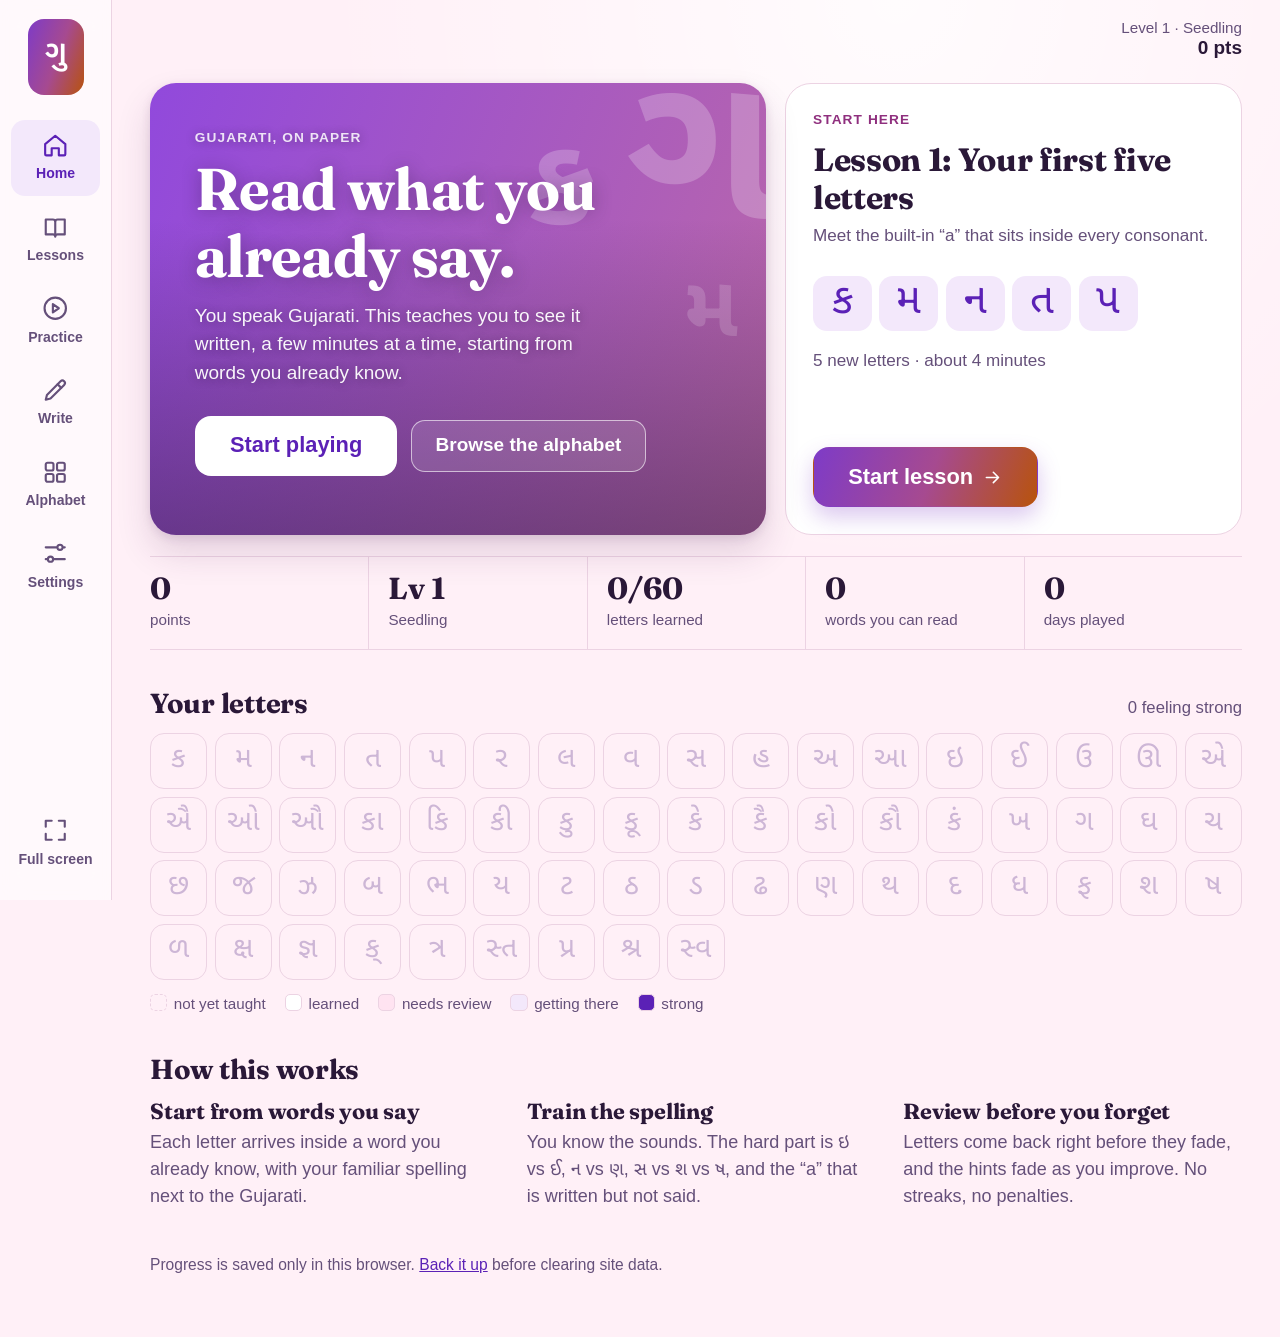
==== index.html @ b0183ec9 "Add a full-screen toggle to the sidebar Shown only where the browser supports it (iPad Safari, deskt" ====
<!doctype html>
<html lang="en">
<head>
  <meta charset="utf-8">
  <meta name="viewport" content="width=device-width, initial-scale=1, viewport-fit=cover">
  <title>ગુજરાતી Play</title>
  <meta name="description" content="A short daily game for Gujarati speakers who want to learn to read and write the script.">
  <meta name="theme-color" content="#fff0f7">
  <meta name="format-detection" content="telephone=no">
  <meta name="mobile-web-app-capable" content="yes">
  <meta name="apple-mobile-web-app-capable" content="yes">
  <meta name="apple-mobile-web-app-title" content="Gujarati Play">
  <meta name="apple-mobile-web-app-status-bar-style" content="default">
  <link rel="manifest" href="manifest.webmanifest">
  <link rel="icon" type="image/png" sizes="192x192" href="icons/icon-192.png">
  <link rel="apple-touch-icon" href="icons/apple-touch-icon.png">
  <link rel="preconnect" href="https://fonts.googleapis.com">
  <link rel="preconnect" href="https://fonts.gstatic.com" crossorigin>
  <link href="https://fonts.googleapis.com/css2?family=Fraunces:opsz,wght@9..144,500;9..144,700&family=Noto+Sans+Gujarati:wght@400;600;700&display=swap" rel="stylesheet">
  <link rel="stylesheet" href="css/styles.css">
</head>
<body>
  <!-- Icon set: one consistent line style instead of emoji -->
  <svg width="0" height="0" style="position:absolute" aria-hidden="true" focusable="false">
    <defs>
      <symbol id="i-home" viewBox="0 0 24 24"><path d="M3.5 11 12 4l8.5 7v8.5a1 1 0 0 1-1 1H15v-6H9v6H4.5a1 1 0 0 1-1-1z"/></symbol>
      <symbol id="i-book" viewBox="0 0 24 24"><path d="M4 5.5h6a2 2 0 0 1 2 2V20a2 2 0 0 0-2-2H4zM20 5.5h-6a2 2 0 0 0-2 2V20a2 2 0 0 1 2-2h6z"/></symbol>
      <symbol id="i-play" viewBox="0 0 24 24"><circle cx="12" cy="12" r="9"/><path d="m10 8.5 5 3.5-5 3.5z"/></symbol>
      <symbol id="i-pen" viewBox="0 0 24 24"><path d="m4 20 1-4L16.5 4.5a2.1 2.1 0 0 1 3 3L8 19z"/><path d="m14 7 3 3"/></symbol>
      <symbol id="i-grid" viewBox="0 0 24 24"><rect x="4" y="4" width="6.5" height="6.5" rx="1.5"/><rect x="13.5" y="4" width="6.5" height="6.5" rx="1.5"/><rect x="4" y="13.5" width="6.5" height="6.5" rx="1.5"/><rect x="13.5" y="13.5" width="6.5" height="6.5" rx="1.5"/></symbol>
      <symbol id="i-sliders" viewBox="0 0 24 24"><path d="M4 7h9M19 7h1M4 17h1M11 17h9"/><circle cx="16" cy="7" r="2.2"/><circle cx="8" cy="17" r="2.2"/></symbol>
      <symbol id="i-check" viewBox="0 0 24 24"><path d="m5 12.5 4.5 4.5L19 7.5"/></symbol>
      <symbol id="i-lock" viewBox="0 0 24 24"><rect x="5" y="10.5" width="14" height="9.5" rx="2"/><path d="M8 10.5V8a4 4 0 0 1 8 0v2.5"/></symbol>
      <symbol id="i-arrow" viewBox="0 0 24 24"><path d="M5 12h14M13 6l6 6-6 6"/></symbol>
      <symbol id="i-expand" viewBox="0 0 24 24"><path d="M4 9V4h5M20 9V4h-5M4 15v5h5M20 15v5h-5"/></symbol>
      <symbol id="i-collapse" viewBox="0 0 24 24"><path d="M9 4v5H4M15 4v5h5M9 20v-5H4M15 20v-5h5"/></symbol>
      <symbol id="i-refresh" viewBox="0 0 24 24"><path d="M19 8a8 8 0 0 0-14 1M5 4v5h5M5 16a8 8 0 0 0 14-1M19 20v-5h-5"/></symbol>
    </defs>
  </svg>

  <a class="skip" href="#app">Skip to content</a>
  <div class="shell">
    <nav aria-label="Main">
      <a class="brand" href="#/" aria-label="ગુજરાતી Play home"><span class="gu" lang="gu">ગુ</span></a>
      <a href="#/" data-route=""><svg class="ic"><use href="#i-home"/></svg><span>Home</span></a>
      <a href="#/lessons" data-route="lessons"><svg class="ic"><use href="#i-book"/></svg><span>Lessons</span></a>
      <a href="#/practice" data-route="practice"><svg class="ic"><use href="#i-play"/></svg><span>Practice</span></a>
      <a href="#/write" data-route="write"><svg class="ic"><use href="#i-pen"/></svg><span>Write</span></a>
      <a href="#/alphabet" data-route="alphabet"><svg class="ic"><use href="#i-grid"/></svg><span>Alphabet</span></a>
      <a href="#/settings" data-route="settings"><svg class="ic"><use href="#i-sliders"/></svg><span>Settings</span></a>
      <button type="button" id="fs-btn" class="nav-btn" hidden aria-pressed="false"><svg class="ic"><use href="#i-expand"/></svg><span>Full screen</span></button>
    </nav>

    <div class="col">
      <header class="top">
        <a class="wordmark" href="#/"><span class="gu" lang="gu">ગુજરાતી</span> Play</a>
        <div class="hud" aria-live="polite"><span id="hud-level"></span><span id="hud-points" class="pts"></span></div>
      </header>
      <main id="app" tabindex="-1">
        <noscript><p class="card">This game needs JavaScript. Please turn it on and reload.</p></noscript>
      </main>
      <footer>Progress is saved only in this browser. <a href="#/settings">Back it up</a> before clearing site data.</footer>
    </div>
  </div>

  <div id="toast" role="status" aria-live="polite"></div>
  <dialog id="dlg" aria-modal="true"></dialog>

  <script src="js/data/items.js"></script>
  <script src="js/data/lessons.js"></script>
  <script src="js/data/words.js"></script>
  <script src="js/core.js"></script>
  <script src="js/ui.js"></script>
  <script src="js/games.js"></script>
  <script src="js/shape.js"></script>
  <script src="js/writing.js"></script>
  <script src="js/app.js"></script>
  <script>
    // Offline support + installable on iPad/iPhone/Android (served over https or localhost only).
    if ('serviceWorker' in navigator && (location.protocol === 'https:' || location.hostname === 'localhost')) {
      window.addEventListener('load', function () { navigator.serviceWorker.register('sw.js').catch(function () {}); });
    }
  </script>
</body>
</html>
---- css/styles.css ----
/* ગુજરાતી Play
   Palette from the Game Instruction Loop slides (soft pink canvas, dark phone frames, purple→orange gradient),
   used with restraint: gradient only on primary actions, the hero and the game labels.
   Layout: phone = bottom tabs; iPad/desktop = left rail, two-pane lessons and quizzes. */
:root {
  --bg: #fff0f7;
  --paper: #ffffff;
  --blank: #fff9fc;
  --phone-edge: #20202d;
  --ink: #2a1838;
  --muted: #65507a;
  --line: #ecd3e3;
  --line-soft: #f5e3ee;
  --purple: #9149dc; --magenta: #bc69a6; --orange: #f28a4b; --yellow: #ffd166;
  --accent: #5b21b6;                       /* text-safe purple */
  --grad: linear-gradient(110deg, #7e3bc7 0%, #a64a90 52%, #b8530c 100%);
  --grad-bright: linear-gradient(110deg, #9149dc 0%, #bc69a6 52%, #f28a4b 100%);
  --glyph: #5b21b6;
  --roman: #8f2f7e;
  --tint: #f3e8fb; --tint-pink: #ffe3f1; --tint-gold: #fff1c9;
  --good: #166534; --good-bg: #dcfce7; --soft: #7c2d12; --soft-bg: #ffedd5;
  --r: 18px; --r-lg: 26px;
  --shadow: 0 18px 34px rgba(85, 39, 92, .16), 0 3px 10px rgba(85, 39, 92, .12);
  --sans: -apple-system, BlinkMacSystemFont, "SF Pro Text", "Segoe UI", Roboto, "Helvetica Neue", Arial, "Noto Sans Gujarati", "Nirmala UI", sans-serif;
  --serif: "Fraunces", "New York", Georgia, "Times New Roman", "Noto Sans Gujarati", serif;
  --gu: "Noto Sans Gujarati", "Gujarati Sangam MN", "Nirmala UI", "Shruti", sans-serif;
  --rail: 112px;
}
* { box-sizing: border-box; -webkit-tap-highlight-color: transparent; }
html { font-size: 17px; -webkit-text-size-adjust: 100%; text-size-adjust: 100%; }
@media (min-width: 768px) { html { font-size: 18px; } }
@media (min-width: 1100px) { html { font-size: 19px; } }
body {
  margin: 0; color: var(--ink); font-family: var(--sans); line-height: 1.5;
  background: radial-gradient(circle at 70% 0%, rgba(255, 255, 255, .8), transparent 45%), var(--bg);
  background-attachment: fixed; overscroll-behavior-y: none;
  padding-bottom: calc(4.6rem + env(safe-area-inset-bottom));
}
.gu, [lang="gu"] { font-family: var(--gu); line-height: 1.6; }
h1, h2, h3 { font-family: var(--serif); font-weight: 700; letter-spacing: -.01em; line-height: 1.15; margin: 0 0 .5rem; }
h1 { font-size: clamp(1.9rem, 4.2vw, 2.6rem); } h2 { font-size: 1.45rem; } h3 { font-size: 1.15rem; }
p { margin: 0 0 .75rem; }
a { color: var(--accent); }
.muted { color: var(--muted); }
.sr { position: absolute; width: 1px; height: 1px; overflow: hidden; clip: rect(0 0 0 0); }
.skip { position: absolute; left: -999px; top: 0; background: #fff; padding: .5rem 1rem; z-index: 100; }
.skip:focus { left: 8px; top: 8px; }
:focus-visible { outline: 3px solid #2563eb; outline-offset: 3px; border-radius: 10px; }
mark { background: #ffe39a; color: inherit; border-radius: 6px; padding: 0 .08em; }
[hidden] { display: none !important; }
button, a, summary, label, select { touch-action: manipulation; }
button { -webkit-user-select: none; user-select: none; }
.ic { width: 1.5rem; height: 1.5rem; fill: none; stroke: currentColor; stroke-width: 1.8; stroke-linecap: round; stroke-linejoin: round; flex: none; }
.ic.sm { width: 1.1rem; height: 1.1rem; }
.label { text-transform: uppercase; letter-spacing: .08em; font-size: .72rem; font-weight: 700; color: var(--roman); margin: 0 0 .35rem; }

/* ---------- Shell ---------- */
.col { min-width: 0; }
.top { display: flex; align-items: center; justify-content: space-between; gap: 1rem; padding: calc(.7rem + env(safe-area-inset-top)) calc(1rem + env(safe-area-inset-right)) .4rem calc(1rem + env(safe-area-inset-left)); max-width: 1180px; margin: 0 auto; }
.wordmark { font-family: var(--serif); font-weight: 700; font-size: 1.3rem; color: var(--ink); text-decoration: none; }
.wordmark .gu { font-weight: 600; color: var(--accent); }
.hud { display: flex; flex-direction: column; align-items: flex-end; line-height: 1.2; font-size: .8rem; color: var(--muted); margin-left: auto; }
.hud .pts { font-weight: 700; font-size: 1rem; color: var(--ink); font-variant-numeric: tabular-nums; }
nav { position: fixed; left: 0; right: 0; bottom: 0; z-index: 20; display: flex; background: rgba(255, 255, 255, .94); -webkit-backdrop-filter: blur(14px); backdrop-filter: blur(14px); border-top: 1px solid var(--line); padding: .25rem calc(.25rem + env(safe-area-inset-right)) calc(.25rem + env(safe-area-inset-bottom)) calc(.25rem + env(safe-area-inset-left)); }
nav .brand { display: none; }
nav a { flex: 1; min-height: 56px; display: flex; flex-direction: column; align-items: center; justify-content: center; gap: 2px; font-size: .68rem; text-decoration: none; color: var(--muted); border-radius: 14px; font-weight: 600; }
nav a[aria-current="page"] { color: var(--accent); background: var(--tint); }
nav .nav-btn { flex: 1; min-height: 56px; display: none; flex-direction: column; align-items: center; justify-content: center; gap: 2px; font: inherit; font-size: .68rem; font-weight: 600; color: var(--muted); background: transparent; border: 0; border-radius: 14px; cursor: pointer; }
nav .nav-btn[aria-pressed="true"] { color: var(--accent); background: var(--tint); }
@media (min-width: 768px) {
  body { padding-bottom: 2rem; }
  .shell { display: grid; grid-template-columns: var(--rail) minmax(0, 1fr); min-height: 100vh; min-height: 100dvh; }
  nav { position: sticky; top: 0; height: 100vh; height: 100dvh; flex-direction: column; justify-content: flex-start; gap: .3rem; border-top: 0; border-right: 1px solid var(--line); background: rgba(255, 255, 255, .6);
    padding: calc(1rem + env(safe-area-inset-top)) .6rem 1rem calc(.6rem + env(safe-area-inset-left)); }
  nav .brand { display: grid; place-items: center; width: 56px; height: 56px; margin: 0 auto 1rem; border-radius: 16px; background: var(--grad); color: #fff; font-size: 1.7rem; text-decoration: none; padding-bottom: .2rem; }
  nav a { flex: 0 0 auto; width: 100%; min-height: 76px; font-size: .74rem; gap: 4px; }
  nav .nav-btn:not([hidden]) { display: flex; flex: 0 0 auto; width: 100%; min-height: 76px; font-size: .74rem; gap: 4px; margin-top: auto; }
  nav .brand .gu { line-height: 1; }
  .wordmark { display: none; }
  .top { padding-top: calc(1rem + env(safe-area-inset-top)); padding-right: calc(2rem + env(safe-area-inset-right)); }
}
@media (hover: hover) { nav a:hover, nav .nav-btn:hover { background: var(--tint); } }
main:focus, main:focus-visible { outline: none; }
main { max-width: 1180px; margin: 0 auto; padding: .5rem calc(1rem + env(safe-area-inset-right)) 1.5rem calc(1rem + env(safe-area-inset-left)); outline: none; }
@media (min-width: 768px) { main { padding-left: 2rem; padding-right: calc(2rem + env(safe-area-inset-right)); } }
footer { max-width: 1180px; margin: 0 auto; padding: 0 1rem 1.2rem; color: var(--muted); font-size: .82rem; }
@media (min-width: 768px) { footer { padding-left: 2rem; } }

/* ---------- Buttons ---------- */
.btn, button.btn { white-space: nowrap; font: inherit; font-weight: 650; display: inline-flex; align-items: center; justify-content: center; gap: .45rem; min-height: 52px; min-width: 52px; padding: .45rem 1.25rem; border-radius: 14px; border: 1px solid var(--line); background: #fff; color: var(--ink); cursor: pointer; text-decoration: none; transition: transform .1s, background .15s; }
.btn:active:not(:disabled) { transform: scale(.97); }
.btn.primary { background: var(--grad); color: #fff; border-color: transparent; box-shadow: 0 10px 22px rgba(126, 59, 199, .28); }
.btn.danger { background: #b91c1c; color: #fff; border-color: transparent; }
.btn.ghost { background: transparent; }
.btn.small { min-height: 48px; padding: .3rem 1rem; font-size: .92rem; }
.btn.huge { font-size: 1.15rem; min-height: 60px; padding: .5rem 1.8rem; border-radius: 16px; }
.btn:disabled { opacity: .45; cursor: not-allowed; }
@media (hover: hover) { .btn:hover:not(:disabled) { background: var(--tint); } .btn.primary:hover:not(:disabled) { background: var(--grad); filter: brightness(1.06); } .btn.danger:hover:not(:disabled) { background: #991b1b; } }
.row { display: flex; flex-wrap: wrap; gap: .7rem; align-items: center; margin: .75rem 0; }
.row.center { justify-content: center; }
.row.between { justify-content: space-between; }

/* ---------- Surfaces ---------- */
.card, .qcard { background: var(--paper); border: 1px solid var(--line); border-radius: var(--r); padding: 1.25rem; margin-bottom: 1rem; }
.callout { border-left: 4px solid var(--purple); background: var(--tint); border-radius: 0 var(--r) var(--r) 0; padding: .9rem 1.1rem; margin: 1rem 0; }
.callout.gold { border-color: var(--orange); background: var(--tint-gold); } .callout.pink { border-color: var(--magenta); background: var(--tint-pink); }
.callout h3 { margin-bottom: .2rem; } .callout p:last-child { margin-bottom: 0; }
.lead { font-size: 1.15rem; color: var(--muted); max-width: 46ch; }
.section-head { display: flex; align-items: baseline; justify-content: space-between; gap: 1rem; margin: 2rem 0 .7rem; }
.section-head h2 { margin: 0; } .section-head span { color: var(--muted); font-size: .88rem; }
.note { background: var(--tint-gold); border-radius: 12px; padding: .6rem .9rem; font-size: .9rem; }

/* ---------- Home ---------- */
.home-top { display: grid; gap: 1rem; margin-top: .3rem; }
@media (min-width: 900px) { .home-top { grid-template-columns: 1.35fr 1fr; align-items: stretch; } }
.hero-panel { position: relative; overflow: hidden; border-radius: var(--r-lg); padding: clamp(1.4rem, 3.5vw, 2.4rem); color: #fff; background: var(--grad-bright); background-size: 200% 200%; animation: shimmer 9s ease infinite; box-shadow: var(--shadow); min-height: 300px; display: flex; flex-direction: column; justify-content: flex-end; }
.hero-panel::before { content: ""; position: absolute; inset: 0; background: linear-gradient(180deg, rgba(42, 24, 56, 0) 30%, rgba(42, 24, 56, .45) 100%); }
.hero-panel > * { position: relative; }
.hero-glyphs { position: absolute !important; inset: 0; pointer-events: none; overflow: hidden; }
.hero-glyphs span { position: absolute; font-family: var(--gu); color: rgba(255, 255, 255, .22); font-weight: 700; line-height: 1; }
.hero-glyphs .g1 { font-size: 11rem; right: -.5rem; top: -1rem; } .hero-glyphs .g2 { font-size: 6.5rem; right: 9rem; top: 2.6rem; } .hero-glyphs .g3 { font-size: 4.5rem; right: 1.5rem; top: 10rem; color: rgba(255, 255, 255, .16); }
.hero-panel .label { color: rgba(255, 255, 255, .85); }
.hero-panel h1 { font-size: clamp(2rem, 4.6vw, 3.2rem); color: #fff; margin-bottom: .6rem; max-width: 14ch; text-shadow: 0 2px 18px rgba(42, 24, 56, .35); }
.hero-panel p { color: rgba(255, 255, 255, .95); max-width: 40ch; text-shadow: 0 1px 10px rgba(42, 24, 56, .4); }
.hero-panel .btn.ghost { color: #fff; border-color: rgba(255, 255, 255, .6); background: rgba(255, 255, 255, .12); }
.hero-panel .btn.primary { background: #fff; color: var(--accent); box-shadow: none; }
.next-panel { display: flex; flex-direction: column; gap: .2rem; background: var(--paper); border: 1px solid var(--line); border-radius: var(--r-lg); padding: 1.4rem; }
.next-panel h2 { font-size: 1.7rem; margin-bottom: .2rem; }
.np-letters { display: flex; gap: .4rem; flex-wrap: wrap; margin: .5rem 0 .7rem; }
.np-letters .gu { font-size: 2.2rem; line-height: 1.3; color: var(--glyph); background: var(--tint); border-radius: 14px; min-width: 3.1rem; text-align: center; padding: 0 .4rem; }
.np-meta { color: var(--muted); font-size: .9rem; }
.np-foot { margin-top: auto; padding-top: .8rem; }
.np-due { display: flex; align-items: center; gap: .5rem; border-top: 1px solid var(--line-soft); margin-top: 1rem; padding-top: .8rem; font-size: .92rem; }
.statline { display: flex; flex-wrap: wrap; margin: 1.1rem 0 0; padding: 0; list-style: none; border-top: 1px solid var(--line); border-bottom: 1px solid var(--line); }
.statline li { flex: 1 1 130px; padding: .8rem 1rem .8rem 0; } .statline li + li { padding-left: 1rem; border-left: 1px solid var(--line); }
.statline b { display: block; font-family: var(--serif); font-size: 1.6rem; line-height: 1.1; font-variant-numeric: tabular-nums; }
.statline span { font-size: .8rem; color: var(--muted); }
@media (max-width: 560px) { .statline li:nth-child(odd) { border-left: 0; padding-left: 0; } }
.lettermap { display: grid; grid-template-columns: repeat(auto-fill, minmax(54px, 1fr)); gap: .4rem; }
.lm { font: inherit; font-family: var(--gu); font-size: 1.5rem; line-height: 1; min-height: 56px; border-radius: 14px; border: 1px solid var(--line); background: transparent; color: #cdb6d6; cursor: pointer; display: grid; place-items: center; padding: 0 0 .15rem; }
.lm.taught { color: var(--glyph); background: #fff; }
.lm.weak { background: var(--tint-pink); border-color: #f2b5d4; color: #9d174d; }
.lm.ok { background: var(--tint); border-color: #d9bff4; }
.lm.strong { background: var(--accent); border-color: var(--accent); color: #fff; }
.legend-row { display: flex; flex-wrap: wrap; gap: 1rem; margin-top: .7rem; font-size: .8rem; color: var(--muted); }
.legend-row i { display: inline-block; width: .9rem; height: .9rem; border-radius: 5px; border: 1px solid var(--line); vertical-align: -2px; margin-right: .35rem; }
.principles { display: grid; gap: 1rem 2rem; grid-template-columns: 1fr; }
@media (min-width: 760px) { .principles { grid-template-columns: repeat(3, 1fr); } }
.principles h3 { margin-bottom: .25rem; } .principles p { color: var(--muted); font-size: .95rem; }

/* ---------- Lessons ---------- */
.lesson-list { display: grid; gap: .7rem; }
@media (min-width: 900px) { .lesson-list { grid-template-columns: 1fr 1fr; } }
.lesson-row { display: grid; grid-template-columns: 3rem 1fr auto; gap: .9rem; align-items: center; background: var(--paper); border: 1px solid var(--line); border-radius: var(--r); padding: 1rem 1.1rem; }
.lesson-row.locked { background: transparent; border-style: dashed; } .lesson-row.locked > * { opacity: .6; }
.lesson-row.next { border-color: var(--purple); box-shadow: 0 0 0 3px rgba(145, 73, 220, .18); }
.lr-num { font-family: var(--serif); font-weight: 700; font-size: 1.8rem; color: var(--accent); text-align: center; line-height: 1; }
.lesson-row.done .lr-num { color: var(--good); }
.lr-body h3 { margin: 0 0 .15rem; font-family: var(--sans); font-weight: 650; font-size: 1.05rem; letter-spacing: 0; }
.lr-body p { margin: 0; color: var(--muted); font-size: .88rem; }
.lr-letters { display: flex; gap: .1rem .6rem; flex-wrap: wrap; font-family: var(--gu); font-size: 1.5rem; line-height: 1.5; color: var(--glyph); margin-bottom: .1rem; }
@media (max-width: 520px) { .lesson-row { grid-template-columns: 2.2rem 1fr; } .lesson-row .lr-act { grid-column: 2; } }

/* ---------- Letters & words ---------- */
.bigglyph { font-family: var(--gu); font-size: clamp(5rem, 20vw, 8rem); line-height: 1.4; text-align: center; color: var(--glyph); }
.bigglyph.xl { font-size: clamp(6.5rem, 26vw, 11rem); }
.bigglyph.small { font-size: 4.5rem; }
.bigword { font-family: var(--gu); font-size: clamp(3.4rem, 13vw, 6rem); text-align: center; color: var(--glyph); line-height: 1.55; }
.sound { text-align: center; font-size: 1.7rem; color: var(--roman); font-family: var(--serif); font-weight: 700; }
.roman { color: var(--roman); font-weight: 700; }
.tip { color: var(--muted); }
.exword { font-size: 2rem; margin: 0 0 .5rem; } .exword .gu { font-size: 2.2rem; color: var(--glyph); }
.en { color: var(--muted); }
button.peek { font: inherit; font-size: .82rem; min-height: 44px; border: 1px dashed var(--magenta); background: #fff; border-radius: 99px; color: var(--roman); cursor: pointer; padding: 0 .9rem; }
.cue { font-size: 1.1rem; color: var(--muted); } .cue.big { font-size: 1.25rem; }
.big-msg { font-size: 1.2rem; }

.breakdown { display: flex; flex-wrap: wrap; gap: .45rem; margin: .5rem 0; }
.bchip { display: inline-flex; flex-direction: column; align-items: center; background: #fff; border: 1px solid var(--line); border-radius: 14px; padding: .05rem .7rem .3rem; min-width: 54px; }
.bchip .bg { font-size: 2rem; line-height: 1.4; color: var(--glyph); }
.bchip .bs { font-size: .92rem; font-weight: 700; color: var(--roman); }
.silent { color: #8a7a93; font-weight: 500; margin-left: 1px; }
.legend { font-size: .82rem; color: var(--muted); margin: .2rem 0 0; }
.cmp-row { display: flex; gap: .9rem; align-items: center; margin: .5rem 0; }
.cmp-pair { display: inline-flex; gap: .4rem; align-items: center; flex: none; } .cmp-pair .cg { font-size: 2.4rem; color: var(--glyph); } .vs { font-size: .72rem; color: var(--muted); font-weight: 700; text-transform: uppercase; }
.cmp-note { font-size: .92rem; }

/* learn screen: stage on the left, details on the right (iPad landscape / desktop) */
.learn-grid { display: grid; gap: 1.2rem; }
@media (min-width: 900px) { .learn-grid { grid-template-columns: minmax(0, .85fr) minmax(0, 1.15fr); gap: 2rem; align-items: start; } }
.stage { background: linear-gradient(180deg, #fff9fc, #f3e8fb); border: 1px solid var(--line); border-radius: var(--r-lg); padding: 1.2rem 1rem 1.4rem; text-align: center; }
.stage .sound { margin-top: -.4rem; }
.stage .tip { margin: .4rem auto 0; max-width: 28ch; }
.dsec { padding: 1rem 0; border-top: 1px solid var(--line-soft); } .dsec:first-child { border-top: 0; padding-top: 0; }
.gujlish { display: flex; align-items: baseline; flex-wrap: wrap; gap: .3rem .8rem; margin: 0 0 .4rem; }
.gujlish .roman { font-size: 1.25rem; } .gujlish .arrow { color: var(--muted); } .gujlish .gu { font-size: 2.4rem; color: var(--glyph); }
.say { color: var(--muted); font-size: .92rem; margin: .4rem 0; }

/* ---------- Sessions ---------- */
.session { max-width: 980px; margin: 0 auto; }
.session-top { display: flex; align-items: center; gap: .75rem; margin-bottom: .9rem; }
.count { font-weight: 700; min-width: 3.4rem; text-align: right; font-variant-numeric: tabular-nums; }
.progress { background: #f1dff0; border-radius: 99px; height: 10px; overflow: hidden; flex: 1; }
.progress.big { height: 16px; margin-bottom: .6rem; }
.progress > div { background: var(--grad-bright); height: 100%; border-radius: 99px; transition: width .3s; }
.qcard { padding: 1.4rem; }
.instruction { font-family: var(--serif); font-weight: 700; font-size: 1.3rem; color: var(--ink); margin-bottom: .6rem; }
.qcard.split .q-left { text-align: center; } .qcard.split .instruction { text-align: center; }
@media (min-width: 900px) {
  .qcard.split { display: grid; grid-template-columns: 1fr 1.05fr; gap: 2.2rem; align-items: center; min-height: 440px; padding: 2rem; }
  .qcard.split .options { margin-top: 0; }
}
.options { display: grid; grid-template-columns: 1fr 1fr; gap: .75rem; margin: 1rem 0; }
.options.col { grid-template-columns: 1fr; }
.options.row { display: flex; flex-wrap: wrap; justify-content: center; }
.opt { position: relative; font: inherit; min-height: 76px; font-size: 1.4rem; font-weight: 650; border: 1.5px solid var(--line); background: #fff; border-radius: var(--r); cursor: pointer; color: var(--ink); padding: .4rem 1rem; transition: transform .1s, background .15s, border-color .15s; }
@media (min-width: 768px) { .opt { min-height: 96px; } }
.opt:active:not(:disabled) { transform: scale(.98); }
@media (hover: hover) { .opt:hover:not(:disabled) { border-color: var(--purple); background: var(--tint); } }
.options.row .opt { min-width: 92px; padding: .2rem .8rem; }
.opt .num { position: absolute; left: .7rem; top: .4rem; font-size: .7rem; color: var(--muted); font-weight: 600; }
@media (pointer: coarse) { .opt .num { display: none; } }
.opt .glyph-opt { font-size: 3rem; line-height: 1.5; color: var(--glyph); } .opt .en-opt { font-size: 1.1rem; }
.opt .word-opt { font-size: 2.4rem; line-height: 1.5; color: var(--glyph); }
.opt .roman-opt { font-family: var(--serif); font-size: 1.5rem; }
.opt.word { font-size: 1.1rem; }
.opt.good { background: var(--good-bg); border-color: #16a34a; color: var(--good); }
.opt.miss { background: var(--soft-bg); border-color: #fdba74; color: var(--soft); opacity: .85; }
.opt:disabled:not(.good):not(.miss) { opacity: .55; }
.spell-prompt { text-align: center; } .roman-big { font-family: var(--serif); font-size: clamp(2.2rem, 9vw, 3.4rem); font-weight: 700; color: var(--roman); }
.feedback { min-height: 1.4rem; border-radius: 12px; padding: .15rem .1rem; }
.feedback.good { background: var(--good-bg); color: #14532d; padding: .75rem 1rem; }
.feedback.good .explain { margin: .4rem 0; }
.feedback.soft { background: var(--soft-bg); color: var(--soft); font-weight: 600; padding: .6rem .9rem; }
.next-wrap { margin-top: .75rem; }
.type-form { display: flex; gap: .6rem; margin: 1rem 0; flex-wrap: wrap; justify-content: center; }
.typed { font: inherit; font-size: 1.6rem; width: min(260px, 100%); text-align: center; border: 1.5px solid var(--purple); border-radius: 14px; padding: .4rem 1rem; min-height: 60px; background: #fff; }
.built { min-height: 5.5rem; font-family: var(--gu); font-size: 3.4rem; text-align: center; background: var(--blank); border: 2px dashed var(--magenta); border-radius: var(--r); margin: .8rem 0; color: var(--glyph); line-height: 1.7; }
.built.empty { color: #cdb6d6; letter-spacing: .1em; }
.tray { display: flex; flex-wrap: wrap; gap: .6rem; justify-content: center; margin-bottom: .6rem; }
.tile { font-size: 2.4rem; min-width: 68px; min-height: 68px; border-radius: 16px; border: 1.5px solid var(--line); background: #fff; cursor: pointer; color: var(--ink); line-height: 1.4; }
.tile:disabled { opacity: .3; cursor: default; }
.review-chips .chips { margin-top: .3rem; }
.chips { display: flex; flex-wrap: wrap; gap: .5rem; }
.chip { display: inline-flex; align-items: center; gap: .35rem; background: #fff; border: 1px solid var(--line); border-radius: 12px; padding: .1rem .75rem; font-size: 1.05rem; }
.celebrate { position: relative; overflow: hidden; text-align: center; margin: 0 0 1rem; padding: 1.4rem 1rem; border-radius: var(--r-lg); background: var(--grad-bright); background-size: 200% 200%; animation: shimmer 6s ease infinite, pop .6s cubic-bezier(.34, 1.56, .64, 1) both; color: #fff; box-shadow: var(--shadow); }
.celebrate .t { font-family: var(--serif); font-size: clamp(1.8rem, 5vw, 2.6rem); font-weight: 700; position: relative; text-shadow: 0 2px 14px rgba(42, 24, 56, .4); }
.confetti-box { position: absolute; inset: 0; overflow: hidden; pointer-events: none; }
.confetti { position: absolute; top: -8%; width: 9px; height: 16px; border-radius: 2px; opacity: 0; animation: fall linear infinite; }
.flashcard { background: var(--paper); border: 2px solid var(--purple); border-radius: var(--r-lg); min-height: 360px; display: flex; flex-direction: column; justify-content: center; align-items: center; padding: 1.2rem; cursor: pointer; text-align: center; margin-bottom: 1rem; }
@media (min-width: 768px) { .flashcard { min-height: 460px; } }
.flashcard .face { width: 100%; }
.result h2 { margin-bottom: .3rem; }

/* ---------- Practice: phone frames from the loop slides ---------- */
.group-head { margin: 2rem 0 .2rem; } .group-head:first-of-type { margin-top: 1rem; }
.group-head p { color: var(--muted); margin: 0; font-size: .92rem; }
.phone-grid { display: grid; grid-template-columns: repeat(auto-fill, minmax(150px, 1fr)); gap: 1.6rem 1rem; margin-top: 1rem; }
@media (min-width: 768px) { .phone-grid { grid-template-columns: repeat(auto-fill, minmax(176px, 1fr)); } }
.phone-stack { display: flex; flex-direction: column; align-items: center; gap: .6rem; text-align: center; }
.phone-link { text-decoration: none; display: block; width: 100%; max-width: 132px; transition: transform .15s; }
@media (min-width: 768px) { .phone-link, .iphone { max-width: 148px; } }
@media (hover: hover) { .phone-link:hover { transform: translateY(-4px); } }
.phone-link:active { transform: scale(.97); }
.iphone { position: relative; width: 100%; max-width: 132px; aspect-ratio: 9 / 19.45; overflow: hidden; border-radius: 9% / 4.2%; background: var(--phone-edge); box-shadow: 0 18px 34px rgba(85, 39, 92, .16), 0 3px 10px rgba(85, 39, 92, .14), 0 0 0 4px var(--phone-edge); margin: 4px; }
.screen { position: relative; width: 100%; height: 100%; overflow: hidden; background: var(--blank); }
.screen::before { content: ""; position: absolute; z-index: 2; top: 2.6%; left: 50%; width: 31%; height: 3.8%; border-radius: 999px; background: #050509; transform: translateX(-50%); }
.mock { position: absolute; inset: 0; padding: 12% 9% 8%; display: flex; flex-direction: column; gap: 6%; background: linear-gradient(180deg, #fff9fc, #f3e8fb); }
.mock .m-bar { height: 4px; border-radius: 4px; background: #e6d2f1; position: relative; margin-top: 3%; } .mock .m-bar::after { content: ""; position: absolute; inset: 0 55% 0 0; border-radius: 4px; background: var(--grad-bright); }
.mock .m-glyph { flex: 1; display: grid; place-items: center; font-family: var(--gu); font-size: 2.3rem; line-height: 1.2; color: var(--glyph); text-align: center; }
.mock .m-opts { display: grid; gap: 5px; } .mock .m-opts.g2 { grid-template-columns: 1fr 1fr; }
.mock .m-opts i { display: block; height: 15px; border-radius: 6px; background: #fff; border: 1px solid #ead7f2; } .mock .m-opts i.on { background: #dcfce7; border-color: #86efac; }
.mock .m-pad { flex: 0 0 38%; border: 1.5px dashed #c9a8e3; border-radius: 10px; margin-bottom: 4%; }
.iphone.locked { filter: grayscale(.7); opacity: .6; }
.label-pill { display: flex; align-items: center; justify-content: center; width: min(100%, 220px); min-height: 44px; padding: .4em .8em; border-radius: 999px; background: var(--grad); color: #fff; font-weight: 700; font-size: .86rem; line-height: 1.15; text-align: center; text-decoration: none; box-shadow: 0 10px 22px rgba(157, 74, 194, .22); }
.phone-stack.locked .label-pill { background: #9b88a8; box-shadow: none; }
.phone-text { font-size: .82rem; color: var(--muted); margin: 0; max-width: 22ch; }

/* ---------- Alphabet ---------- */
.alpha-grid { display: grid; grid-template-columns: repeat(auto-fill, minmax(96px, 1fr)); gap: .6rem; margin-bottom: 1.2rem; }
.alpha-tile { position: relative; font: inherit; background: #fff; border: 1px solid var(--line); border-radius: var(--r); min-height: 108px; cursor: pointer; display: flex; flex-direction: column; align-items: center; justify-content: center; color: var(--ink); padding: .2rem; }
.alpha-tile .g { font-size: 2.6rem; line-height: 1.4; color: var(--glyph); } .alpha-tile .r { font-size: .92rem; }
.alpha-tile.unlearned { background: transparent; border-style: dashed; } .alpha-tile.unlearned .g { opacity: .5; }
.alpha-tile .tick { position: absolute; top: 6px; right: 8px; width: 1rem; height: 1rem; color: var(--good); }
.alpha-group { margin-top: 1.4rem; } .alpha-group h2 { margin-bottom: .1rem; }
.guide summary { cursor: pointer; font-weight: 700; font-size: 1.05rem; min-height: 44px; display: flex; align-items: center; }
.guide li { margin: .5rem 0; }

/* ---------- Writing (iPad + Apple Pencil friendly) ---------- */
.write-grid { display: grid; gap: 1.2rem; margin-top: .6rem; }
@media (max-width: 899px) { .ref-card { display: grid; grid-template-columns: auto 1fr; align-items: center; text-align: left; gap: 0 1.2rem; padding: .8rem 1.2rem; } .ref-card .bigglyph.xl { grid-row: 1 / span 4; font-size: 6rem; } .ref-card { align-content: center; grid-auto-rows: min-content; } .ref-card p { margin-bottom: .3rem; } .ref-card .sound { text-align: left; margin: 0; } .ref-card .exword { font-size: 1.6rem; } }
@media (min-width: 900px) { .write-grid { grid-template-columns: minmax(0, .8fr) minmax(0, 1.2fr); align-items: start; gap: 1.6rem; } .write-view h1 { font-size: 1.7rem; } }
@media (min-width: 900px) and (max-height: 900px) { .write-view .lead { display: none; } .ref-card .bigglyph.xl { font-size: 7rem; } }
.side .row { margin-top: 0; }
.ref-card { background: linear-gradient(180deg, #fff9fc, #f3e8fb); border: 1px solid var(--line); border-radius: var(--r-lg); padding: 1rem; text-align: center; }
.pad-wrap { position: relative; width: 100%; max-width: min(640px, 100%); aspect-ratio: 1 / 1; background-color: var(--blank); border: 3px solid var(--phone-edge); border-radius: var(--r-lg); overflow: hidden; margin: 0 auto;
  background-image: linear-gradient(#efd9ea 1px, transparent 1px), linear-gradient(90deg, #efd9ea 1px, transparent 1px); background-size: 25% 25%; box-shadow: var(--shadow); }
@media (min-width: 900px) { .pad-wrap { max-width: min(640px, calc(100vh - 9rem)); max-width: min(640px, calc(100dvh - 9rem)); } }
.pad-wrap .guide { position: absolute; inset: 0; width: 100%; height: 100%; pointer-events: none; }
.seg-group { display: inline-flex; align-items: center; border: 1px solid var(--line); border-radius: 14px; overflow: hidden; background: #fff; }
.seg-label { padding: 0 .8rem; font-size: .8rem; color: var(--muted); }
.seg { font: inherit; font-weight: 600; min-height: 48px; padding: 0 .9rem; border: 0; border-left: 1px solid var(--line-soft); background: transparent; color: var(--ink); cursor: pointer; }
.seg[aria-pressed="true"] { background: var(--tint); color: var(--accent); }
.pad-wrap .ghost { position: absolute; inset: 0; display: grid; place-items: center; color: rgba(145, 73, 220, .15); pointer-events: none; user-select: none; line-height: 1.2; }
.pad { position: absolute; inset: 0; width: 100%; height: 100%; touch-action: none; cursor: crosshair; -webkit-touch-callout: none; -webkit-user-select: none; user-select: none; }
#letter-select { font: inherit; font-size: 1.15rem; min-height: 52px; border-radius: 14px; border: 1px solid var(--purple); padding: 0 .9rem; background: #fff; color: var(--ink); }
.pad-col { text-align: center; } .pad-col .row { justify-content: center; margin-top: 0; }
.pen-hint { font-size: .85rem; color: var(--muted); }
.shape-result { text-align: left; background: var(--paper); border: 1px solid var(--line); border-radius: var(--r); padding: 1rem 1.2rem; margin: .8rem auto 0; max-width: min(640px, 100%); }
.shape-body { display: flex; gap: 1.2rem; align-items: center; flex-wrap: wrap; } .shape-text { flex: 1 1 220px; }
.shape-img { width: 168px; height: 168px; border-radius: 14px; border: 1px solid var(--line); flex: none; }
.band { margin: 0 0 .3rem; font-size: 1.5rem; } .band.great, .band.close { color: var(--good); } .band.getting { color: #9a4a00; } .band.far { color: #9d174d; }
.grade { display: flex; align-items: baseline; font-family: var(--serif); line-height: 1; margin: 0 0 .2rem; } .grade-num { font-size: 3.4rem; font-weight: 700; font-variant-numeric: tabular-nums; } .grade-of { font-size: 1.2rem; color: var(--muted); margin-left: .3rem; }
.grade.great .grade-num, .grade.close .grade-num { color: var(--good); } .grade.getting .grade-num { color: #9a4a00; } .grade.far .grade-num { color: #9d174d; }
.key { display: flex; flex-wrap: wrap; gap: .3rem 1rem; font-size: .78rem; color: var(--muted); margin: .5rem 0 0; }
.key i { display: inline-block; width: .8rem; height: .8rem; border-radius: 3px; margin-right: .35rem; vertical-align: -1px; }
.k-letter { background: rgba(145, 73, 220, .3); } .k-miss { background: #f28a4b; } .k-ink { background: #2a1838; } .k-stray { background: #dc2626; }
.shape-result .fine { font-size: .8rem; color: var(--muted); margin: .8rem 0 0; }

/* ---------- Settings & dialogs ---------- */
.settings-grid { display: grid; gap: 1rem; } @media (min-width: 900px) { .settings-grid { grid-template-columns: 1fr 1fr; align-items: start; } }
.choice { display: flex; gap: .8rem; align-items: flex-start; padding: .55rem 0; min-height: 52px; cursor: pointer; }
.choice input { width: 26px; height: 26px; flex: none; margin-top: .1rem; accent-color: #5b21b6; }
fieldset { border: 0; padding: 0; margin: 0; }
textarea.backup { width: 100%; min-height: 6.5rem; font: .8rem/1.4 ui-monospace, Menlo, Consolas, monospace; border: 1px solid var(--line); border-radius: 12px; padding: .6rem; background: var(--blank); color: var(--ink); }
dialog { border: 0; border-radius: var(--r-lg); padding: 0; max-width: min(92vw, 480px); width: 100%; color: var(--ink); background: #fff; box-shadow: 0 30px 80px rgba(85, 39, 92, .35); }
dialog::backdrop { background: rgba(42, 24, 56, .5); }
.dlg-body { padding: 1.4rem; text-align: center; }
#toast { position: fixed; left: 50%; top: calc(.8rem + env(safe-area-inset-top)); transform: translate(-50%, -20px); background: var(--ink); color: #fff; padding: .5rem 1.2rem; border-radius: 999px; opacity: 0; pointer-events: none; transition: .25s; z-index: 50; font-weight: 650; max-width: 90vw; text-align: center; }
#toast.show { opacity: 1; transform: translate(-50%, 0); }

@keyframes shimmer { 0%, 100% { background-position: 0% 50%; } 50% { background-position: 100% 50%; } }
@keyframes pop { from { transform: scale(.85); opacity: 0; } to { transform: scale(1); opacity: 1; } }
@keyframes fall { 0% { transform: translate(0, -10%) rotate(0); opacity: 0; } 10% { opacity: .9; } 100% { transform: translate(-8px, 300px) rotate(360deg); opacity: 0; } }
@media (prefers-reduced-motion: reduce) { * { transition: none !important; animation: none !important; } .confetti { display: none; } }
.refword-stack { margin: .2rem 0 .6rem; padding-top: .7rem; border-top: 1px solid var(--line); }
.refword-gu { font-family: var(--gu); font-size: 2.7rem; line-height: 1.35; color: var(--glyph); } .refword-gu .gu { font-size: inherit; }
.refword { font-size: 1.15rem; margin: 0; color: var(--muted); } .refword .roman { font-family: var(--serif); font-size: 1.35rem; margin-right: .15rem; }
@media (max-width: 899px) { .write-grid .ref-card { text-align: left; align-content: center; row-gap: .15rem; } .ref-card .note { text-align: left; margin: .4rem 0 0; } .refword-stack { border-top: 0; padding-top: 0; } .refword-gu { font-size: 2.1rem; } .ref-card .refword { font-size: 1.05rem; } .ref-card .refword .roman { font-size: 1.2rem; } }
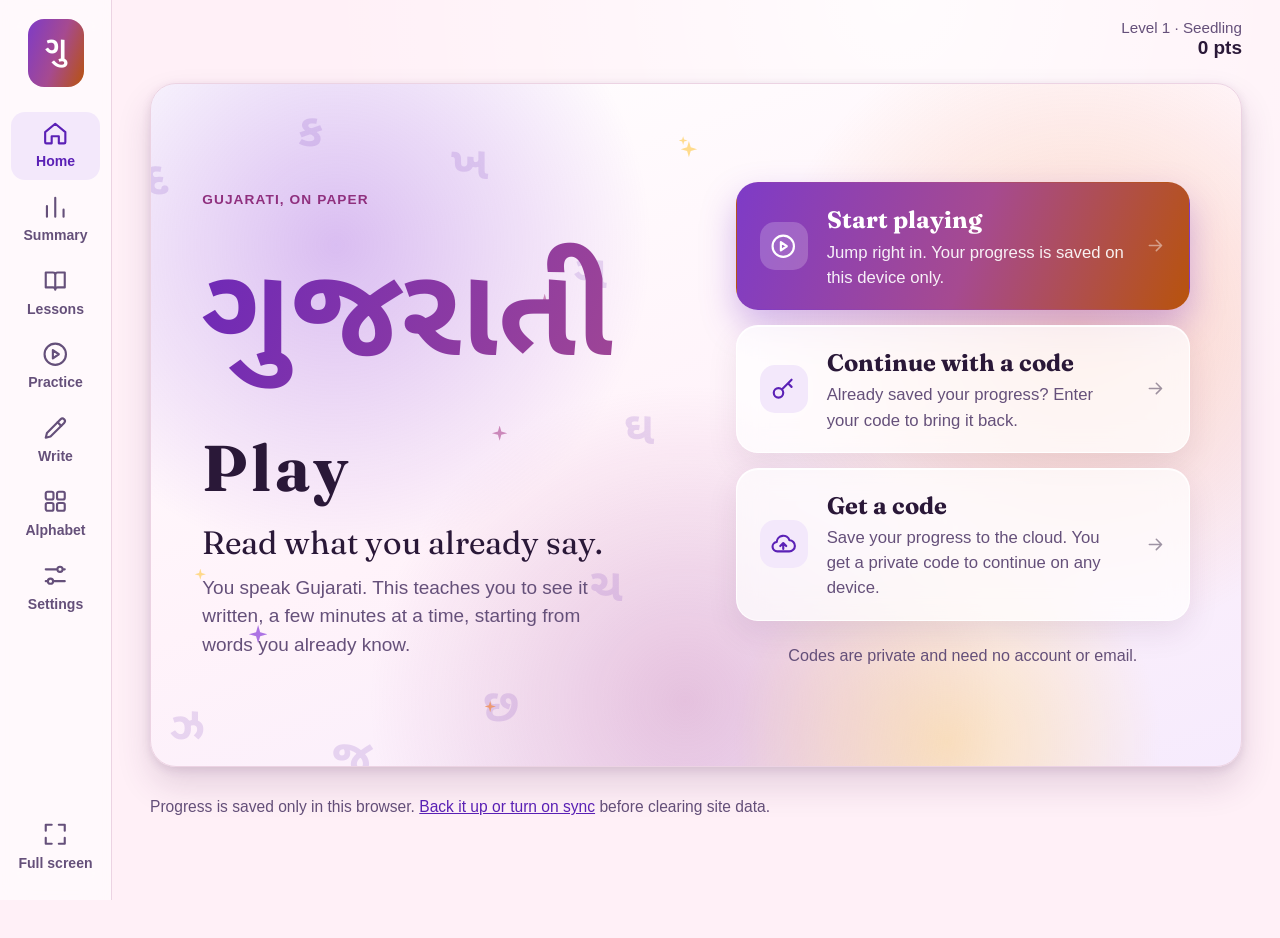
==== commit c129ed1e: "Home is the landing page; new Summary page; refined effects instead of confetti Ribbon: Home (landin" ====
--- a/index.html
+++ b/index.html
@@ -34,6 +34,9 @@
       <symbol id="i-arrow" viewBox="0 0 24 24"><path d="M5 12h14M13 6l6 6-6 6"/></symbol>
       <symbol id="i-expand" viewBox="0 0 24 24"><path d="M4 9V4h5M20 9V4h-5M4 15v5h5M20 15v5h-5"/></symbol>
       <symbol id="i-collapse" viewBox="0 0 24 24"><path d="M9 4v5H4M15 4v5h5M9 20v-5H4M15 20v-5h5"/></symbol>
+      <symbol id="i-chart" viewBox="0 0 24 24"><path d="M5 20V11M12 20V4M19 20v-6"/></symbol>
+      <symbol id="i-key" viewBox="0 0 24 24"><circle cx="8" cy="15" r="4"/><path d="m11 12 8-8M16 7l3 3"/></symbol>
+      <symbol id="i-cloud" viewBox="0 0 24 24"><path d="M7 18a4 4 0 0 1-.5-7.97A5.5 5.5 0 0 1 17.2 8.6 4.5 4.5 0 0 1 17 18z"/><path d="M12 11v5M9.5 13.5 12 11l2.5 2.5"/></symbol>
       <symbol id="i-refresh" viewBox="0 0 24 24"><path d="M19 8a8 8 0 0 0-14 1M5 4v5h5M5 16a8 8 0 0 0 14-1M19 20v-5h-5"/></symbol>
     </defs>
   </svg>
@@ -43,6 +46,7 @@
     <nav aria-label="Main">
       <a class="brand" href="#/" aria-label="ગુજરાતી Play home"><span class="gu" lang="gu">ગુ</span></a>
       <a href="#/" data-route=""><svg class="ic"><use href="#i-home"/></svg><span>Home</span></a>
+      <a href="#/summary" data-route="summary"><svg class="ic"><use href="#i-chart"/></svg><span>Summary</span></a>
       <a href="#/lessons" data-route="lessons"><svg class="ic"><use href="#i-book"/></svg><span>Lessons</span></a>
       <a href="#/practice" data-route="practice"><svg class="ic"><use href="#i-play"/></svg><span>Practice</span></a>
       <a href="#/write" data-route="write"><svg class="ic"><use href="#i-pen"/></svg><span>Write</span></a>
@@ -59,7 +63,7 @@
       <main id="app" tabindex="-1">
         <noscript><p class="card">This game needs JavaScript. Please turn it on and reload.</p></noscript>
       </main>
-      <footer>Progress is saved only in this browser. <a href="#/settings">Back it up</a> before clearing site data.</footer>
+      <footer id="foot">Progress is saved only in this browser. <a href="#/settings">Back it up</a> before clearing site data.</footer>
     </div>
   </div>
 
@@ -70,6 +74,8 @@
   <script src="js/data/lessons.js"></script>
   <script src="js/data/words.js"></script>
   <script src="js/core.js"></script>
+  <script src="js/firebase-config.js"></script>
+  <script src="js/sync.js"></script>
   <script src="js/ui.js"></script>
   <script src="js/games.js"></script>
   <script src="js/shape.js"></script>
--- a/css/styles.css
+++ b/css/styles.css
@@ -63,12 +63,13 @@
 .hud .pts { font-weight: 700; font-size: 1rem; color: var(--ink); font-variant-numeric: tabular-nums; }
 nav { position: fixed; left: 0; right: 0; bottom: 0; z-index: 20; display: flex; background: rgba(255, 255, 255, .94); -webkit-backdrop-filter: blur(14px); backdrop-filter: blur(14px); border-top: 1px solid var(--line); padding: .25rem calc(.25rem + env(safe-area-inset-right)) calc(.25rem + env(safe-area-inset-bottom)) calc(.25rem + env(safe-area-inset-left)); }
 nav .brand { display: none; }
-nav a { flex: 1; min-height: 56px; display: flex; flex-direction: column; align-items: center; justify-content: center; gap: 2px; font-size: .68rem; text-decoration: none; color: var(--muted); border-radius: 14px; font-weight: 600; }
+nav a { flex: 1; min-width: 0; min-height: 56px; display: flex; flex-direction: column; align-items: center; justify-content: center; gap: 2px; font-size: .68rem; text-decoration: none; color: var(--muted); border-radius: 14px; font-weight: 600; }
 nav a[aria-current="page"] { color: var(--accent); background: var(--tint); }
 nav .nav-btn { flex: 1; min-height: 56px; display: none; flex-direction: column; align-items: center; justify-content: center; gap: 2px; font: inherit; font-size: .68rem; font-weight: 600; color: var(--muted); background: transparent; border: 0; border-radius: 14px; cursor: pointer; }
 nav .nav-btn[aria-pressed="true"] { color: var(--accent); background: var(--tint); }
 @media (min-width: 768px) {
   body { padding-bottom: 2rem; }
+  nav a, nav .nav-btn { min-height: 68px !important; }
   .shell { display: grid; grid-template-columns: var(--rail) minmax(0, 1fr); min-height: 100vh; min-height: 100dvh; }
   nav { position: sticky; top: 0; height: 100vh; height: 100dvh; flex-direction: column; justify-content: flex-start; gap: .3rem; border-top: 0; border-right: 1px solid var(--line); background: rgba(255, 255, 255, .6);
     padding: calc(1rem + env(safe-area-inset-top)) .6rem 1rem calc(.6rem + env(safe-area-inset-left)); }
@@ -122,6 +123,77 @@
 .hero-panel .label { color: rgba(255, 255, 255, .85); }
 .hero-panel h1 { font-size: clamp(2rem, 4.6vw, 3.2rem); color: #fff; margin-bottom: .6rem; max-width: 14ch; text-shadow: 0 2px 18px rgba(42, 24, 56, .35); }
 .hero-panel p { color: rgba(255, 255, 255, .95); max-width: 40ch; text-shadow: 0 1px 10px rgba(42, 24, 56, .4); }
+.hero-note { font-size: .88rem; margin: .4rem 0 0; max-width: 46ch; } .hero-note .note-link { color: #fff; text-decoration: underline; text-underline-offset: 3px; }
+
+/* ---------- Home: the landing page ----------
+   A slow drifting color wash, a turning ring of Gujarati letters, a gradient wordmark, glass menu cards and a few
+   twinkling stars. All of it is decoration: with effects off it settles into the same calm layout. */
+.landing { position: relative; isolation: isolate; overflow: hidden; border-radius: var(--r-lg); padding: clamp(1.4rem, 4vw, 3.2rem); min-height: min(76vh, 700px); display: grid; align-items: center; background: linear-gradient(160deg, #ffffff 0%, #fff3fa 52%, #f6ebfd 100%); border: 1px solid var(--line); box-shadow: var(--shadow); margin-top: .3rem; }
+.aurora { position: absolute; inset: 0; z-index: -3; overflow: hidden; pointer-events: none; }
+.aurora i { position: absolute; width: 62%; aspect-ratio: 1; border-radius: 50%; will-change: transform; }
+.aurora .a1 { left: -14%; top: -26%; background: radial-gradient(circle, rgba(145, 73, 220, .34), transparent 66%); animation: drift-a 24s ease-in-out infinite alternate; }
+.aurora .a2 { right: -16%; top: -14%; background: radial-gradient(circle, rgba(242, 138, 75, .30), transparent 66%); animation: drift-b 28s ease-in-out infinite alternate; }
+.aurora .a3 { left: 18%; bottom: -40%; background: radial-gradient(circle, rgba(188, 105, 166, .34), transparent 66%); animation: drift-c 32s ease-in-out infinite alternate; }
+.aurora .a4 { right: 6%; bottom: -30%; width: 42%; background: radial-gradient(circle, rgba(255, 209, 102, .40), transparent 66%); animation: drift-a 26s ease-in-out infinite alternate-reverse; }
+@keyframes drift-a { to { transform: translate(14%, 12%) scale(1.14); } }
+@keyframes drift-b { to { transform: translate(-12%, 14%) scale(1.1); } }
+@keyframes drift-c { to { transform: translate(10%, -12%) scale(1.18); } }
+
+.orbit { --R: min(34vw, 290px); position: absolute; z-index: -2; left: calc(var(--R) * -.45); top: 50%; width: calc(var(--R) * 2); height: calc(var(--R) * 2); margin-top: calc(var(--R) * -1); pointer-events: none; animation: spin 110s linear infinite; }
+.orbit span { position: absolute; left: 50%; top: 50%; transform: rotate(var(--a)) translateY(calc(var(--R) * -1)); }
+.orbit b { display: block; font-family: var(--gu); font-weight: 700; font-size: clamp(1.8rem, 3.6vw, 2.8rem); line-height: 1; color: rgba(109, 40, 184, .15); transform: translate(-50%, -50%) rotate(calc(var(--a) * -1)); animation: spin-back 110s linear infinite; }
+@keyframes spin { to { transform: rotate(360deg); } }
+@keyframes spin-back { from { transform: translate(-50%, -50%) rotate(calc(var(--a) * -1)); } to { transform: translate(-50%, -50%) rotate(calc(var(--a) * -1 - 360deg)); } }
+
+.sparkles { position: absolute; inset: 0; z-index: -1; pointer-events: none; overflow: hidden; }
+.spark { position: absolute; display: block; opacity: .75; clip-path: polygon(50% 0, 61% 39%, 100% 50%, 61% 61%, 50% 100%, 39% 61%, 0 50%, 39% 39%); animation: twinkle 3.4s ease-in-out infinite; animation-delay: var(--d, 0s); }
+@keyframes twinkle { 0%, 100% { transform: scale(.35) rotate(0); opacity: .25; } 50% { transform: scale(1) rotate(45deg); opacity: .95; } }
+
+.landing-grid { display: grid; gap: 2rem; align-items: center; }
+@media (min-width: 900px) { .landing-grid { grid-template-columns: 1.05fr 1fr; gap: 3rem; } }
+.landing-copy > * { animation: rise .8s cubic-bezier(.2, .8, .2, 1) both; }
+.landing-copy > :nth-child(2) { animation-delay: .1s; } .landing-copy > :nth-child(3) { animation-delay: .2s; } .landing-copy > :nth-child(4) { animation-delay: .3s; }
+.brandmark { margin: 0 0 .2rem; display: flex; flex-direction: column; line-height: 1; font-weight: 700; }
+.gtext { font-size: clamp(3.6rem, 10vw, 6.6rem); padding: .06em 0 .16em; color: #6d28b8; background: linear-gradient(110deg, #6d28b8 0%, #a64a90 48%, #c2570f 100%); background-size: 220% 100%; -webkit-background-clip: text; background-clip: text; -webkit-text-fill-color: transparent; animation: sheen 9s ease-in-out infinite; }
+@keyframes sheen { 0%, 100% { background-position: 0% 50%; } 50% { background-position: 100% 50%; } }
+.ptext { font-family: var(--serif); font-size: clamp(2rem, 5.2vw, 3.4rem); letter-spacing: .06em; color: var(--ink); margin-top: -.15em; }
+.landing-tag { font-family: var(--serif); font-size: clamp(1.3rem, 2.6vw, 1.7rem); color: var(--ink); margin: .9rem 0 .4rem; }
+.landing-sub { color: var(--muted); max-width: 40ch; margin: 0; }
+
+.menu { display: grid; gap: .8rem; }
+.menu-btn { position: relative; overflow: hidden; display: grid; grid-template-columns: auto 1fr auto; align-items: center; gap: 1rem; text-align: left; font: inherit; width: 100%; min-height: 84px; padding: 1rem 1.2rem; color: var(--ink); cursor: pointer;
+  background: rgba(255, 255, 255, .72); -webkit-backdrop-filter: blur(14px); backdrop-filter: blur(14px); border: 1px solid rgba(255, 255, 255, .85); border-radius: 22px; box-shadow: 0 12px 30px rgba(85, 39, 92, .10), inset 0 1px 0 rgba(255, 255, 255, .9);
+  transition: transform .18s, box-shadow .18s; animation: rise .7s cubic-bezier(.2, .8, .2, 1) both; animation-delay: calc(var(--i, 0) * 110ms + 250ms); }
+.menu-btn:active { transform: scale(.985); }
+@media (hover: hover) { .menu-btn:hover { transform: translateY(-3px); box-shadow: 0 18px 38px rgba(85, 39, 92, .16), inset 0 1px 0 rgba(255, 255, 255, .9); } .menu-btn:hover .mb-arrow { transform: translateX(5px); opacity: 1; } }
+.mb-ic { width: 48px; height: 48px; border-radius: 15px; display: grid; place-items: center; background: var(--tint); color: var(--accent); }
+.mb-ic .ic { width: 1.5rem; height: 1.5rem; }
+.mb-text { display: grid; gap: .1rem; }
+.mb-title { font-family: var(--serif); font-weight: 700; font-size: 1.25rem; }
+.mb-sub { font-size: .88rem; color: var(--muted); }
+.mb-arrow { opacity: .45; transition: transform .2s, opacity .2s; display: grid; }
+.menu-btn.primary { background: var(--grad); color: #fff; border-color: transparent; box-shadow: 0 16px 34px rgba(126, 59, 199, .34); }
+.menu-btn.primary .mb-ic { background: rgba(255, 255, 255, .2); color: #fff; }
+.menu-btn.primary .mb-sub { color: rgba(255, 255, 255, .92); }
+.menu-btn.primary::after { content: ""; position: absolute; inset: 0; background: linear-gradient(105deg, transparent 38%, rgba(255, 255, 255, .34) 50%, transparent 62%); transform: translateX(-130%); animation: sweep 6s ease-in-out 1.4s infinite; pointer-events: none; }
+@keyframes sweep { 0%, 55% { transform: translateX(-130%); } 100% { transform: translateX(130%); } }
+@keyframes rise { from { opacity: 0; transform: translateY(16px); } to { opacity: 1; transform: none; } }
+.title-foot { text-align: center; color: var(--muted); font-size: .85rem; margin: .4rem 0 0; }
+
+/* celebration: warm glow, expanding ripples, drifting stars */
+.fx-layer { position: fixed; inset: 0; z-index: 60; pointer-events: none; overflow: hidden; }
+.fx-glow { position: absolute; width: 520px; height: 520px; margin: -260px 0 0 -260px; border-radius: 50%; background: radial-gradient(circle, rgba(255, 209, 102, .5), transparent 65%); opacity: 0; animation: glow-pulse 1.8s ease-out forwards; }
+.rip { position: absolute; width: 0; height: 0; border-radius: 50%; border: 2px solid var(--c, #ffd166); opacity: 0; transform: translate(-50%, -50%); animation: ripple 1.8s cubic-bezier(.2, .6, .3, 1) forwards; animation-delay: var(--d, 0s); }
+.spark.fly { opacity: 0; animation: fly 1.6s ease-out forwards; animation-delay: var(--d, 0s); }
+@keyframes glow-pulse { 0% { opacity: 0; transform: scale(.6); } 20% { opacity: 1; } 100% { opacity: 0; transform: scale(1.15); } }
+@keyframes ripple { 0% { width: 14px; height: 14px; opacity: .95; } 100% { width: 360px; height: 360px; opacity: 0; } }
+@keyframes fly { 0% { transform: translate(0, 0) scale(.3) rotate(0); opacity: 0; } 15% { opacity: 1; } 100% { transform: var(--end) scale(1) rotate(200deg); opacity: 0; } }
+body.fx-calm .fx-layer { display: none; }
+body.fx-calm .spark { opacity: .6; }
+
+/* summary hero: level and progress */
+.lv-bar { height: 10px; border-radius: 99px; background: rgba(255, 255, 255, .28); overflow: hidden; margin: .5rem 0 .3rem; max-width: 34rem; }
+.lv-bar > div { height: 100%; border-radius: 99px; background: #fff; transition: width .4s; }
 .hero-panel .btn.ghost { color: #fff; border-color: rgba(255, 255, 255, .6); background: rgba(255, 255, 255, .12); }
 .hero-panel .btn.primary { background: #fff; color: var(--accent); box-shadow: none; }
 .next-panel { display: flex; flex-direction: column; gap: .2rem; background: var(--paper); border: 1px solid var(--line); border-radius: var(--r-lg); padding: 1.4rem; }
@@ -244,7 +316,7 @@
 .chips { display: flex; flex-wrap: wrap; gap: .5rem; }
 .chip { display: inline-flex; align-items: center; gap: .35rem; background: #fff; border: 1px solid var(--line); border-radius: 12px; padding: .1rem .75rem; font-size: 1.05rem; }
 .celebrate { position: relative; overflow: hidden; text-align: center; margin: 0 0 1rem; padding: 1.4rem 1rem; border-radius: var(--r-lg); background: var(--grad-bright); background-size: 200% 200%; animation: shimmer 6s ease infinite, pop .6s cubic-bezier(.34, 1.56, .64, 1) both; color: #fff; box-shadow: var(--shadow); }
-.celebrate .t { font-family: var(--serif); font-size: clamp(1.8rem, 5vw, 2.6rem); font-weight: 700; position: relative; text-shadow: 0 2px 14px rgba(42, 24, 56, .4); }
+.celebrate .sparkles { z-index: 0; } .celebrate .t { z-index: 1; font-family: var(--serif); font-size: clamp(1.8rem, 5vw, 2.6rem); font-weight: 700; position: relative; text-shadow: 0 2px 14px rgba(42, 24, 56, .4); }
 .confetti-box { position: absolute; inset: 0; overflow: hidden; pointer-events: none; }
 .confetti { position: absolute; top: -8%; width: 9px; height: 16px; border-radius: 2px; opacity: 0; animation: fall linear infinite; }
 .flashcard { background: var(--paper); border: 2px solid var(--purple); border-radius: var(--r-lg); min-height: 360px; display: flex; flex-direction: column; justify-content: center; align-items: center; padding: 1.2rem; cursor: pointer; text-align: center; margin-bottom: 1rem; }
@@ -322,6 +394,8 @@
 .choice { display: flex; gap: .8rem; align-items: flex-start; padding: .55rem 0; min-height: 52px; cursor: pointer; }
 .choice input { width: 26px; height: 26px; flex: none; margin-top: .1rem; accent-color: #5b21b6; }
 fieldset { border: 0; padding: 0; margin: 0; }
+.sync-code { font-family: ui-monospace, Menlo, Consolas, monospace; font-size: 1.5rem; letter-spacing: .12em; text-align: center; background: var(--tint); border-radius: 12px; padding: .7rem 1rem; margin: .6rem 0; word-break: break-all; }
+.code-input { text-transform: uppercase; letter-spacing: .1em; width: min(330px, 100%); font-size: 1.2rem; }
 textarea.backup { width: 100%; min-height: 6.5rem; font: .8rem/1.4 ui-monospace, Menlo, Consolas, monospace; border: 1px solid var(--line); border-radius: 12px; padding: .6rem; background: var(--blank); color: var(--ink); }
 dialog { border: 0; border-radius: var(--r-lg); padding: 0; max-width: min(92vw, 480px); width: 100%; color: var(--ink); background: #fff; box-shadow: 0 30px 80px rgba(85, 39, 92, .35); }
 dialog::backdrop { background: rgba(42, 24, 56, .5); }
@@ -332,8 +406,10 @@
 @keyframes shimmer { 0%, 100% { background-position: 0% 50%; } 50% { background-position: 100% 50%; } }
 @keyframes pop { from { transform: scale(.85); opacity: 0; } to { transform: scale(1); opacity: 1; } }
 @keyframes fall { 0% { transform: translate(0, -10%) rotate(0); opacity: 0; } 10% { opacity: .9; } 100% { transform: translate(-8px, 300px) rotate(360deg); opacity: 0; } }
-@media (prefers-reduced-motion: reduce) { * { transition: none !important; animation: none !important; } .confetti { display: none; } }
+body.fx-calm *, body.fx-calm *::before, body.fx-calm *::after { transition: none !important; animation: none !important; } body.fx-calm .confetti { display: none; }
 .refword-stack { margin: .2rem 0 .6rem; padding-top: .7rem; border-top: 1px solid var(--line); }
 .refword-gu { font-family: var(--gu); font-size: 2.7rem; line-height: 1.35; color: var(--glyph); } .refword-gu .gu { font-size: inherit; }
 .refword { font-size: 1.15rem; margin: 0; color: var(--muted); } .refword .roman { font-family: var(--serif); font-size: 1.35rem; margin-right: .15rem; }
 @media (max-width: 899px) { .write-grid .ref-card { text-align: left; align-content: center; row-gap: .15rem; } .ref-card .note { text-align: left; margin: .4rem 0 0; } .refword-stack { border-top: 0; padding-top: 0; } .refword-gu { font-size: 2.1rem; } .ref-card .refword { font-size: 1.05rem; } .ref-card .refword .roman { font-size: 1.2rem; } }
+
+@media (max-width: 767px) { nav a { font-size: .6rem; } nav a .ic { width: 1.3rem; height: 1.3rem; } }
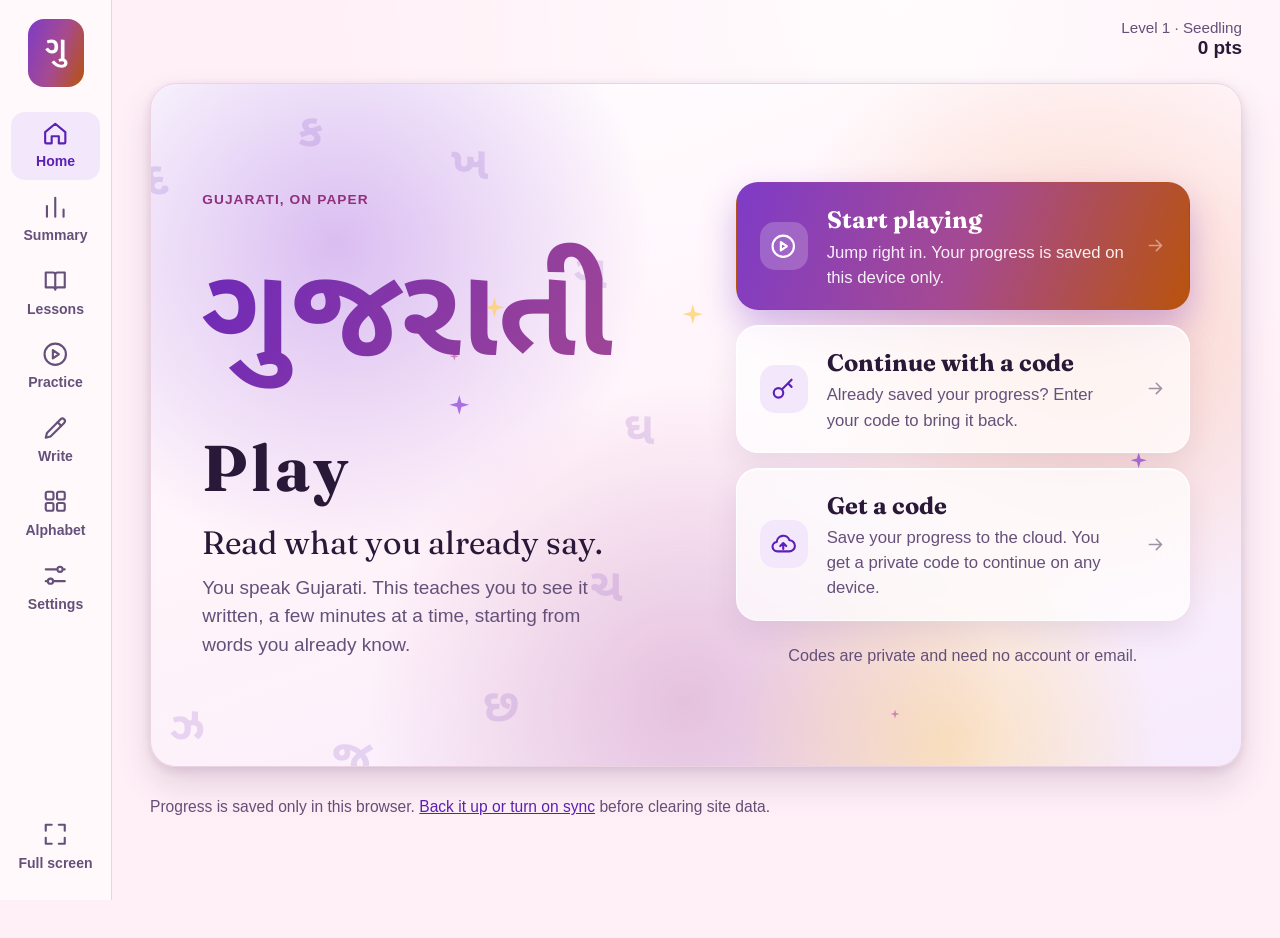
==== commit 2385fe4d: "Ask for a name when getting a code; show it as a profile chip and in greetings Name is optional, sav" ====
--- a/index.html
+++ b/index.html
@@ -58,7 +58,7 @@
     <div class="col">
       <header class="top">
         <a class="wordmark" href="#/"><span class="gu" lang="gu">ગુજરાતી</span> Play</a>
-        <div class="hud" aria-live="polite"><span id="hud-level"></span><span id="hud-points" class="pts"></span></div>
+        <div class="hud" aria-live="polite"><span id="hud-avatar" class="avatar" aria-hidden="true" hidden></span><div class="hud-text"><span id="hud-name" class="hud-name" hidden></span><span id="hud-level"></span><span id="hud-points" class="pts"></span></div></div>
       </header>
       <main id="app" tabindex="-1">
         <noscript><p class="card">This game needs JavaScript. Please turn it on and reload.</p></noscript>
--- a/css/styles.css
+++ b/css/styles.css
@@ -59,7 +59,11 @@
 .top { display: flex; align-items: center; justify-content: space-between; gap: 1rem; padding: calc(.7rem + env(safe-area-inset-top)) calc(1rem + env(safe-area-inset-right)) .4rem calc(1rem + env(safe-area-inset-left)); max-width: 1180px; margin: 0 auto; }
 .wordmark { font-family: var(--serif); font-weight: 700; font-size: 1.3rem; color: var(--ink); text-decoration: none; }
 .wordmark .gu { font-weight: 600; color: var(--accent); }
-.hud { display: flex; flex-direction: column; align-items: flex-end; line-height: 1.2; font-size: .8rem; color: var(--muted); margin-left: auto; }
+.hud { display: flex; flex-direction: row; align-items: center; gap: .65rem; line-height: 1.2; font-size: .8rem; color: var(--muted); margin-left: auto; }
+.hud-text { display: flex; flex-direction: column; align-items: flex-end; }
+.hud-name { font-weight: 700; font-size: 1rem; color: var(--ink); max-width: 11rem; overflow: hidden; text-overflow: ellipsis; white-space: nowrap; }
+.avatar { width: 2.5rem; height: 2.5rem; border-radius: 50%; display: grid; place-items: center; background: var(--grad); color: #fff; font-family: var(--serif); font-weight: 700; font-size: 1.2rem; box-shadow: 0 6px 16px rgba(126, 59, 199, .28), inset 0 0 0 2px rgba(255, 255, 255, .55); flex: none; }
+.hud.has-name .pts { font-size: .85rem; font-weight: 600; color: var(--muted); }
 .hud .pts { font-weight: 700; font-size: 1rem; color: var(--ink); font-variant-numeric: tabular-nums; }
 nav { position: fixed; left: 0; right: 0; bottom: 0; z-index: 20; display: flex; background: rgba(255, 255, 255, .94); -webkit-backdrop-filter: blur(14px); backdrop-filter: blur(14px); border-top: 1px solid var(--line); padding: .25rem calc(.25rem + env(safe-area-inset-right)) calc(.25rem + env(safe-area-inset-bottom)) calc(.25rem + env(safe-area-inset-left)); }
 nav .brand { display: none; }
@@ -413,3 +417,8 @@
 @media (max-width: 899px) { .write-grid .ref-card { text-align: left; align-content: center; row-gap: .15rem; } .ref-card .note { text-align: left; margin: .4rem 0 0; } .refword-stack { border-top: 0; padding-top: 0; } .refword-gu { font-size: 2.1rem; } .ref-card .refword { font-size: 1.05rem; } .ref-card .refword .roman { font-size: 1.2rem; } }
 
 @media (max-width: 767px) { nav a { font-size: .6rem; } nav a .ic { width: 1.3rem; height: 1.3rem; } }
+
+.name-field { display: grid; gap: .3rem; text-align: left; margin: .8rem 0; }
+.name-field .label { margin: 0; }
+.name-input { width: 100%; max-width: none; text-align: left; font-size: 1.1rem; }
+.field-note { font-size: .8rem; color: var(--muted); }
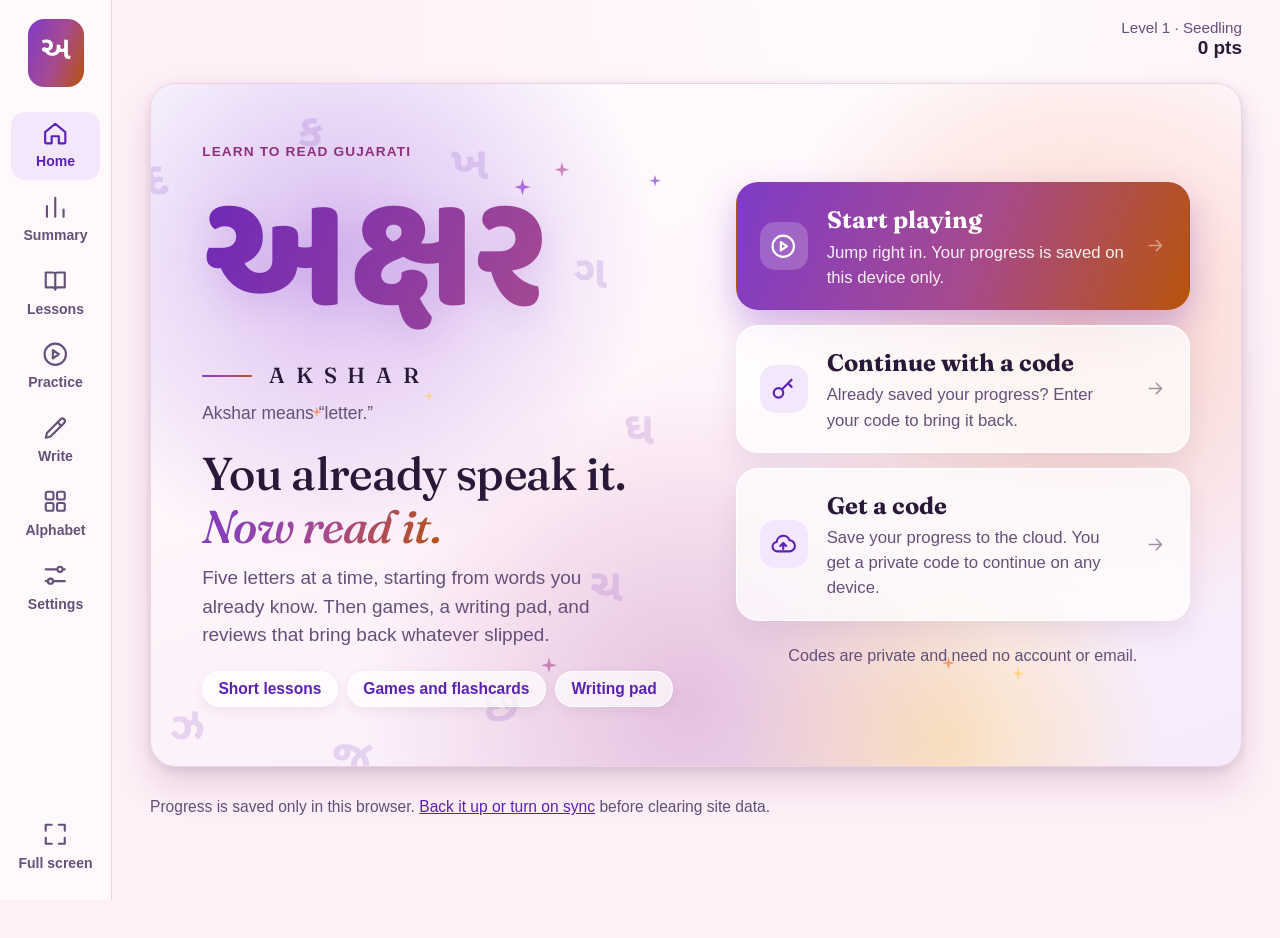
==== commit 015abe65: "Rename to Akshar, redesign landing, add milestone badges Co-Authored-By: Claude Sonnet 5.5 <noreply@" ====
--- a/index.html
+++ b/index.html
@@ -3,20 +3,20 @@
 <head>
   <meta charset="utf-8">
   <meta name="viewport" content="width=device-width, initial-scale=1, viewport-fit=cover">
-  <title>ગુજરાતી Play</title>
+  <title>અક્ષર Akshar</title>
   <meta name="description" content="A short daily game for Gujarati speakers who want to learn to read and write the script.">
   <meta name="theme-color" content="#fff0f7">
   <meta name="format-detection" content="telephone=no">
   <meta name="mobile-web-app-capable" content="yes">
   <meta name="apple-mobile-web-app-capable" content="yes">
-  <meta name="apple-mobile-web-app-title" content="Gujarati Play">
+  <meta name="apple-mobile-web-app-title" content="Akshar">
   <meta name="apple-mobile-web-app-status-bar-style" content="default">
   <link rel="manifest" href="manifest.webmanifest">
   <link rel="icon" type="image/png" sizes="192x192" href="icons/icon-192.png">
   <link rel="apple-touch-icon" href="icons/apple-touch-icon.png">
   <link rel="preconnect" href="https://fonts.googleapis.com">
   <link rel="preconnect" href="https://fonts.gstatic.com" crossorigin>
-  <link href="https://fonts.googleapis.com/css2?family=Fraunces:opsz,wght@9..144,500;9..144,700&family=Noto+Sans+Gujarati:wght@400;600;700&display=swap" rel="stylesheet">
+  <link href="https://fonts.googleapis.com/css2?family=Baloo+Bhai+2:wght@600;800&family=Fraunces:ital,opsz,wght@0,9..144,500;0,9..144,700;1,9..144,500&family=Noto+Sans+Gujarati:wght@400;600;700&display=swap" rel="stylesheet">
   <link rel="stylesheet" href="css/styles.css">
 </head>
 <body>
@@ -44,7 +44,7 @@
   <a class="skip" href="#app">Skip to content</a>
   <div class="shell">
     <nav aria-label="Main">
-      <a class="brand" href="#/" aria-label="ગુજરાતી Play home"><span class="gu" lang="gu">ગુ</span></a>
+      <a class="brand" href="#/" aria-label="Akshar home"><span class="gu" lang="gu">અ</span></a>
       <a href="#/" data-route=""><svg class="ic"><use href="#i-home"/></svg><span>Home</span></a>
       <a href="#/summary" data-route="summary"><svg class="ic"><use href="#i-chart"/></svg><span>Summary</span></a>
       <a href="#/lessons" data-route="lessons"><svg class="ic"><use href="#i-book"/></svg><span>Lessons</span></a>
@@ -57,7 +57,7 @@
 
     <div class="col">
       <header class="top">
-        <a class="wordmark" href="#/"><span class="gu" lang="gu">ગુજરાતી</span> Play</a>
+        <a class="wordmark" href="#/"><span class="gu" lang="gu">અક્ષર</span> Akshar</a>
         <div class="hud" aria-live="polite"><span id="hud-avatar" class="avatar" aria-hidden="true" hidden></span><div class="hud-text"><span id="hud-name" class="hud-name" hidden></span><span id="hud-level"></span><span id="hud-points" class="pts"></span></div></div>
       </header>
       <main id="app" tabindex="-1">
--- a/css/styles.css
+++ b/css/styles.css
@@ -1,4 +1,4 @@
-/* ગુજરાતી Play
+/* Akshar
    Palette from the Game Instruction Loop slides (soft pink canvas, dark phone frames, purple→orange gradient),
    used with restraint: gradient only on primary actions, the hero and the game labels.
    Layout: phone = bottom tabs; iPad/desktop = left rail, two-pane lessons and quizzes. */
@@ -156,13 +156,18 @@
 .landing-grid { display: grid; gap: 2rem; align-items: center; }
 @media (min-width: 900px) { .landing-grid { grid-template-columns: 1.05fr 1fr; gap: 3rem; } }
 .landing-copy > * { animation: rise .8s cubic-bezier(.2, .8, .2, 1) both; }
-.landing-copy > :nth-child(2) { animation-delay: .1s; } .landing-copy > :nth-child(3) { animation-delay: .2s; } .landing-copy > :nth-child(4) { animation-delay: .3s; }
-.brandmark { margin: 0 0 .2rem; display: flex; flex-direction: column; line-height: 1; font-weight: 700; }
-.gtext { font-size: clamp(3.6rem, 10vw, 6.6rem); padding: .06em 0 .16em; color: #6d28b8; background: linear-gradient(110deg, #6d28b8 0%, #a64a90 48%, #c2570f 100%); background-size: 220% 100%; -webkit-background-clip: text; background-clip: text; -webkit-text-fill-color: transparent; animation: sheen 9s ease-in-out infinite; }
+.landing-copy > :nth-child(2) { animation-delay: .1s; } .landing-copy > :nth-child(3) { animation-delay: .2s; } .landing-copy > :nth-child(4) { animation-delay: .3s; } .landing-copy > :nth-child(5) { animation-delay: .4s; } .landing-copy > :nth-child(6) { animation-delay: .5s; }
+.brandmark { margin: 0; display: flex; flex-direction: column; align-items: flex-start; gap: .1rem; line-height: 1; font-weight: 700; }
+.gtext { font-family: "Baloo Bhai 2", var(--gu); font-weight: 800; font-size: clamp(4.4rem, 13vw, 8.4rem); line-height: 1.12; padding: .02em .08em .1em 0; letter-spacing: -.01em; color: #6d28b8; background: linear-gradient(110deg, #6d28b8 0%, #a64a90 48%, #d4631a 100%); background-size: 220% 100%; -webkit-background-clip: text; background-clip: text; -webkit-text-fill-color: transparent; filter: drop-shadow(0 10px 18px rgba(126, 59, 199, .18)); animation: sheen 9s ease-in-out infinite; }
 @keyframes sheen { 0%, 100% { background-position: 0% 50%; } 50% { background-position: 100% 50%; } }
-.ptext { font-family: var(--serif); font-size: clamp(2rem, 5.2vw, 3.4rem); letter-spacing: .06em; color: var(--ink); margin-top: -.15em; }
-.landing-tag { font-family: var(--serif); font-size: clamp(1.3rem, 2.6vw, 1.7rem); color: var(--ink); margin: .9rem 0 .4rem; }
-.landing-sub { color: var(--muted); max-width: 40ch; margin: 0; }
+.ptext { display: flex; align-items: center; gap: .9rem; font-family: var(--serif); font-weight: 500; font-size: clamp(.95rem, 2vw, 1.15rem); letter-spacing: .5em; text-transform: uppercase; color: var(--ink); margin-top: -.2em; }
+.ptext::before { content: ""; width: 2.6rem; height: 2px; border-radius: 2px; background: var(--grad); }
+.landing-mean { margin: .7rem 0 0; color: var(--muted); font-size: .92rem; }
+.landing-tag { font-family: var(--serif); font-weight: 500; font-size: clamp(1.7rem, 3.6vw, 2.5rem); line-height: 1.15; letter-spacing: -.015em; color: var(--ink); margin: 1.1rem 0 .6rem; }
+.landing-tag em { font-style: italic; background: var(--grad); -webkit-background-clip: text; background-clip: text; -webkit-text-fill-color: transparent; padding-right: .08em; }
+.landing-sub { color: var(--muted); max-width: 42ch; margin: 0; }
+.feats { list-style: none; display: flex; flex-wrap: wrap; gap: .5rem; padding: 0; margin: 1.1rem 0 0; }
+.feats li { font-size: .82rem; font-weight: 600; color: var(--accent); background: rgba(255, 255, 255, .7); border: 1px solid rgba(255, 255, 255, .9); border-radius: 99px; padding: .3rem .8rem; box-shadow: 0 4px 12px rgba(85, 39, 92, .08); }
 
 .menu { display: grid; gap: .8rem; }
 .menu-btn { position: relative; overflow: hidden; display: grid; grid-template-columns: auto 1fr auto; align-items: center; gap: 1rem; text-align: left; font: inherit; width: 100%; min-height: 84px; padding: 1rem 1.2rem; color: var(--ink); cursor: pointer;
@@ -331,26 +336,27 @@
 /* ---------- Practice: phone frames from the loop slides ---------- */
 .group-head { margin: 2rem 0 .2rem; } .group-head:first-of-type { margin-top: 1rem; }
 .group-head p { color: var(--muted); margin: 0; font-size: .92rem; }
-.phone-grid { display: grid; grid-template-columns: repeat(auto-fill, minmax(150px, 1fr)); gap: 1.6rem 1rem; margin-top: 1rem; }
-@media (min-width: 768px) { .phone-grid { grid-template-columns: repeat(auto-fill, minmax(176px, 1fr)); } }
-.phone-stack { display: flex; flex-direction: column; align-items: center; gap: .6rem; text-align: center; }
-.phone-link { text-decoration: none; display: block; width: 100%; max-width: 132px; transition: transform .15s; }
-@media (min-width: 768px) { .phone-link, .iphone { max-width: 148px; } }
-@media (hover: hover) { .phone-link:hover { transform: translateY(-4px); } }
-.phone-link:active { transform: scale(.97); }
-.iphone { position: relative; width: 100%; max-width: 132px; aspect-ratio: 9 / 19.45; overflow: hidden; border-radius: 9% / 4.2%; background: var(--phone-edge); box-shadow: 0 18px 34px rgba(85, 39, 92, .16), 0 3px 10px rgba(85, 39, 92, .14), 0 0 0 4px var(--phone-edge); margin: 4px; }
-.screen { position: relative; width: 100%; height: 100%; overflow: hidden; background: var(--blank); }
-.screen::before { content: ""; position: absolute; z-index: 2; top: 2.6%; left: 50%; width: 31%; height: 3.8%; border-radius: 999px; background: #050509; transform: translateX(-50%); }
-.mock { position: absolute; inset: 0; padding: 12% 9% 8%; display: flex; flex-direction: column; gap: 6%; background: linear-gradient(180deg, #fff9fc, #f3e8fb); }
-.mock .m-bar { height: 4px; border-radius: 4px; background: #e6d2f1; position: relative; margin-top: 3%; } .mock .m-bar::after { content: ""; position: absolute; inset: 0 55% 0 0; border-radius: 4px; background: var(--grad-bright); }
-.mock .m-glyph { flex: 1; display: grid; place-items: center; font-family: var(--gu); font-size: 2.3rem; line-height: 1.2; color: var(--glyph); text-align: center; }
-.mock .m-opts { display: grid; gap: 5px; } .mock .m-opts.g2 { grid-template-columns: 1fr 1fr; }
-.mock .m-opts i { display: block; height: 15px; border-radius: 6px; background: #fff; border: 1px solid #ead7f2; } .mock .m-opts i.on { background: #dcfce7; border-color: #86efac; }
-.mock .m-pad { flex: 0 0 38%; border: 1.5px dashed #c9a8e3; border-radius: 10px; margin-bottom: 4%; }
-.iphone.locked { filter: grayscale(.7); opacity: .6; }
 .label-pill { display: flex; align-items: center; justify-content: center; width: min(100%, 220px); min-height: 44px; padding: .4em .8em; border-radius: 999px; background: var(--grad); color: #fff; font-weight: 700; font-size: .86rem; line-height: 1.15; text-align: center; text-decoration: none; box-shadow: 0 10px 22px rgba(157, 74, 194, .22); }
-.phone-stack.locked .label-pill { background: #9b88a8; box-shadow: none; }
-.phone-text { font-size: .82rem; color: var(--muted); margin: 0; max-width: 22ch; }
+.badge-count { margin: -.2rem 0 .4rem; color: var(--muted); } .badge-count b { color: var(--ink); font-family: var(--serif); font-size: 1.15rem; }
+.badge-grid { display: grid; grid-template-columns: repeat(auto-fill, minmax(160px, 1fr)); gap: 1.8rem 1rem; margin-top: 1rem; }
+@media (min-width: 768px) { .badge-grid { grid-template-columns: repeat(auto-fill, minmax(190px, 1fr)); } }
+.badge { display: flex; flex-direction: column; align-items: center; gap: .6rem; text-align: center; text-decoration: none; color: inherit; position: relative; }
+.badge-text { font-size: .82rem; color: var(--muted); max-width: 22ch; }
+.medal { --c1: #7e3bc7; --c2: #bc69a6; position: relative; display: grid; place-items: center; width: 136px; height: 136px; filter: drop-shadow(0 14px 18px rgba(85, 39, 92, .24)); transition: transform .25s cubic-bezier(.34, 1.56, .64, 1); }
+.medal.theme-ach { --c1: #b8336a; --c2: #f08a7e; } .medal.theme-words { --c1: #d2531c; --c2: #f4a64d; } .medal.theme-write { --c1: #c98a0a; --c2: #ffd166; }
+.medal svg.rosette { position: absolute; inset: 0; width: 100%; height: 100%; overflow: visible; }
+.medal-glyph { position: relative; z-index: 1; font-size: 2.7rem; line-height: 1; color: #fff; text-shadow: 0 2px 10px rgba(42, 24, 56, .4); }
+.medal-glyph.long { font-size: 1.9rem; } .medal-glyph.xlong { font-size: 1.5rem; }
+.medal-lock { position: relative; z-index: 1; width: 2.3rem; height: 2.3rem; color: #fff; stroke-width: 2; filter: drop-shadow(0 2px 6px rgba(42, 24, 56, .35)); }
+@media (hover: hover) { a.badge:hover .medal { transform: translateY(-5px) rotate(-3deg) scale(1.04); } }
+a.badge:active .medal { transform: scale(.96); }
+.badge.locked .medal { filter: grayscale(1) opacity(.55) drop-shadow(0 8px 12px rgba(85, 39, 92, .16)); }
+.badge.locked .label-pill { background: #9b88a8; box-shadow: none; }
+.medal-new { position: absolute; z-index: 2; top: -2px; right: -8px; background: #fff; color: var(--accent); font-size: .62rem; font-weight: 800; letter-spacing: .09em; text-transform: uppercase; padding: .2rem .55rem; border-radius: 99px; box-shadow: 0 4px 12px rgba(85, 39, 92, .25); }
+.badge.fresh .medal { animation: badge-pop .8s cubic-bezier(.34, 1.56, .64, 1) both; }
+.badge.fresh .medal::after { content: ""; position: absolute; inset: -6px; border-radius: 50%; border: 2px solid var(--c2); opacity: 0; animation: ring 2.2s ease-out .4s 3; pointer-events: none; }
+@keyframes badge-pop { 0% { transform: scale(.4) rotate(-20deg); opacity: 0; } 70% { transform: scale(1.1) rotate(4deg); opacity: 1; } 100% { transform: scale(1) rotate(0); } }
+.new-badges b { color: var(--accent); }
 
 /* ---------- Alphabet ---------- */
 .alpha-grid { display: grid; grid-template-columns: repeat(auto-fill, minmax(96px, 1fr)); gap: .6rem; margin-bottom: 1.2rem; }
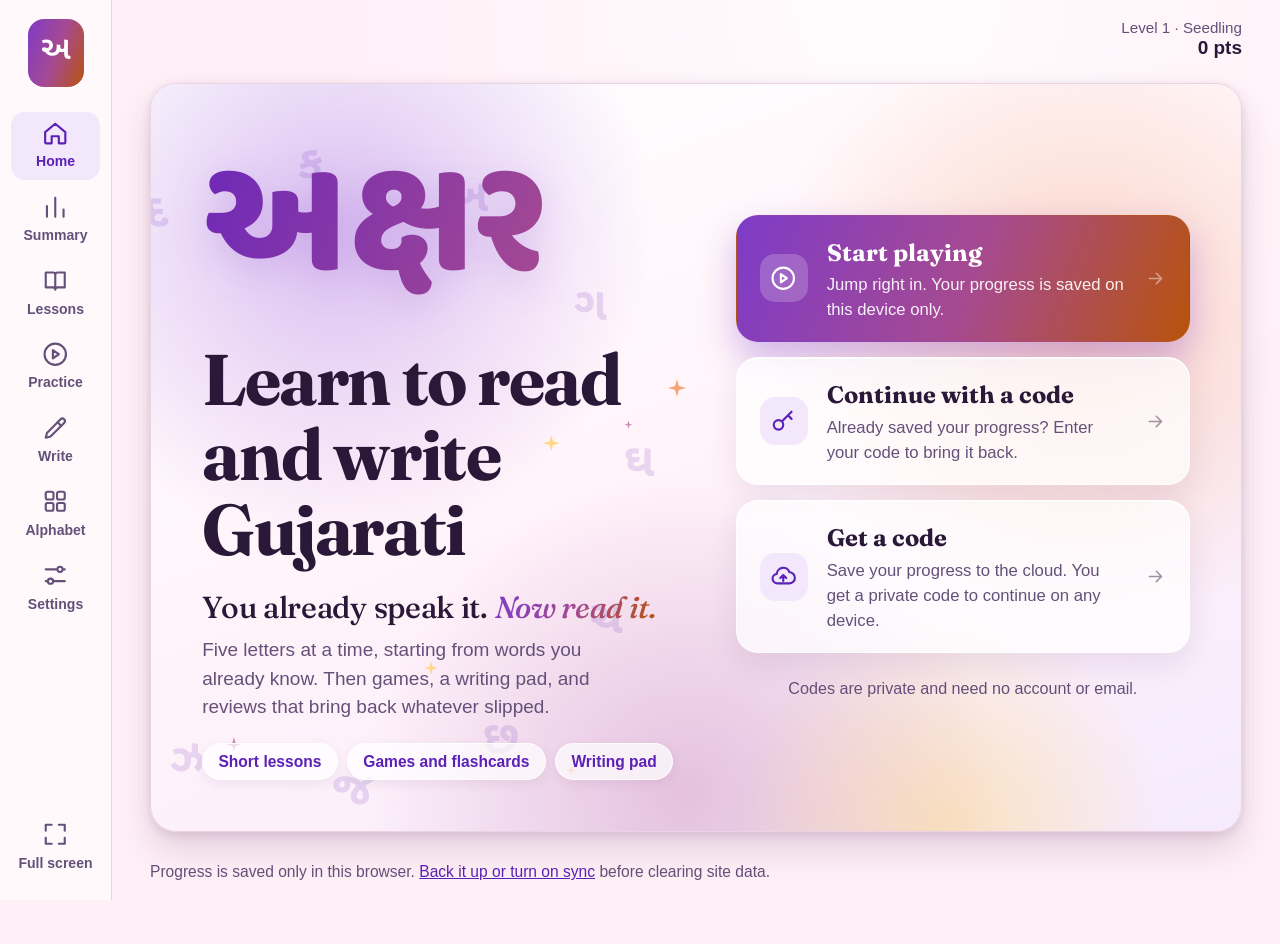
==== commit 14332f3b: "Remove Akshar name from tab title, manifest and header Co-Authored-By: Claude Sonnet 5.5 <noreply@an" ====
--- a/index.html
+++ b/index.html
@@ -3,13 +3,13 @@
 <head>
   <meta charset="utf-8">
   <meta name="viewport" content="width=device-width, initial-scale=1, viewport-fit=cover">
-  <title>અક્ષર Akshar</title>
+  <title>Read and Write Gujarati</title>
   <meta name="description" content="A short daily game for Gujarati speakers who want to learn to read and write the script.">
   <meta name="theme-color" content="#fff0f7">
   <meta name="format-detection" content="telephone=no">
   <meta name="mobile-web-app-capable" content="yes">
   <meta name="apple-mobile-web-app-capable" content="yes">
-  <meta name="apple-mobile-web-app-title" content="Akshar">
+  <meta name="apple-mobile-web-app-title" content="Gujarati">
   <meta name="apple-mobile-web-app-status-bar-style" content="default">
   <link rel="manifest" href="manifest.webmanifest">
   <link rel="icon" type="image/png" sizes="192x192" href="icons/icon-192.png">
@@ -44,7 +44,7 @@
   <a class="skip" href="#app">Skip to content</a>
   <div class="shell">
     <nav aria-label="Main">
-      <a class="brand" href="#/" aria-label="Akshar home"><span class="gu" lang="gu">અ</span></a>
+      <a class="brand" href="#/" aria-label="Home"><span class="gu" lang="gu">અ</span></a>
       <a href="#/" data-route=""><svg class="ic"><use href="#i-home"/></svg><span>Home</span></a>
       <a href="#/summary" data-route="summary"><svg class="ic"><use href="#i-chart"/></svg><span>Summary</span></a>
       <a href="#/lessons" data-route="lessons"><svg class="ic"><use href="#i-book"/></svg><span>Lessons</span></a>
@@ -57,7 +57,7 @@
 
     <div class="col">
       <header class="top">
-        <a class="wordmark" href="#/"><span class="gu" lang="gu">અક્ષર</span> Akshar</a>
+        <a class="wordmark" href="#/"><span class="gu" lang="gu">અક્ષર</span></a>
         <div class="hud" aria-live="polite"><span id="hud-avatar" class="avatar" aria-hidden="true" hidden></span><div class="hud-text"><span id="hud-name" class="hud-name" hidden></span><span id="hud-level"></span><span id="hud-points" class="pts"></span></div></div>
       </header>
       <main id="app" tabindex="-1">
--- a/css/styles.css
+++ b/css/styles.css
@@ -1,4 +1,4 @@
-/* Akshar
+/* Gujarati reading and writing
    Palette from the Game Instruction Loop slides (soft pink canvas, dark phone frames, purple→orange gradient),
    used with restraint: gradient only on primary actions, the hero and the game labels.
    Layout: phone = bottom tabs; iPad/desktop = left rail, two-pane lessons and quizzes. */
@@ -160,10 +160,8 @@
 .brandmark { margin: 0; display: flex; flex-direction: column; align-items: flex-start; gap: .1rem; line-height: 1; font-weight: 700; }
 .gtext { font-family: "Baloo Bhai 2", var(--gu); font-weight: 800; font-size: clamp(4.4rem, 13vw, 8.4rem); line-height: 1.12; padding: .02em .08em .1em 0; letter-spacing: -.01em; color: #6d28b8; background: linear-gradient(110deg, #6d28b8 0%, #a64a90 48%, #d4631a 100%); background-size: 220% 100%; -webkit-background-clip: text; background-clip: text; -webkit-text-fill-color: transparent; filter: drop-shadow(0 10px 18px rgba(126, 59, 199, .18)); animation: sheen 9s ease-in-out infinite; }
 @keyframes sheen { 0%, 100% { background-position: 0% 50%; } 50% { background-position: 100% 50%; } }
-.ptext { display: flex; align-items: center; gap: .9rem; font-family: var(--serif); font-weight: 500; font-size: clamp(.95rem, 2vw, 1.15rem); letter-spacing: .5em; text-transform: uppercase; color: var(--ink); margin-top: -.2em; }
-.ptext::before { content: ""; width: 2.6rem; height: 2px; border-radius: 2px; background: var(--grad); }
-.landing-mean { margin: .7rem 0 0; color: var(--muted); font-size: .92rem; }
-.landing-tag { font-family: var(--serif); font-weight: 500; font-size: clamp(1.7rem, 3.6vw, 2.5rem); line-height: 1.15; letter-spacing: -.015em; color: var(--ink); margin: 1.1rem 0 .6rem; }
+.landing-title { font-family: var(--serif); font-weight: 700; font-size: clamp(2.3rem, 5.6vw, 4rem); line-height: 1.05; letter-spacing: -.02em; color: var(--ink); margin-top: .1em; max-width: 14ch; }
+.landing-tag { font-family: var(--serif); font-weight: 500; font-size: clamp(1.25rem, 2.4vw, 1.6rem); line-height: 1.2; letter-spacing: -.01em; color: var(--ink); margin: 1.1rem 0 .6rem; }
 .landing-tag em { font-style: italic; background: var(--grad); -webkit-background-clip: text; background-clip: text; -webkit-text-fill-color: transparent; padding-right: .08em; }
 .landing-sub { color: var(--muted); max-width: 42ch; margin: 0; }
 .feats { list-style: none; display: flex; flex-wrap: wrap; gap: .5rem; padding: 0; margin: 1.1rem 0 0; }
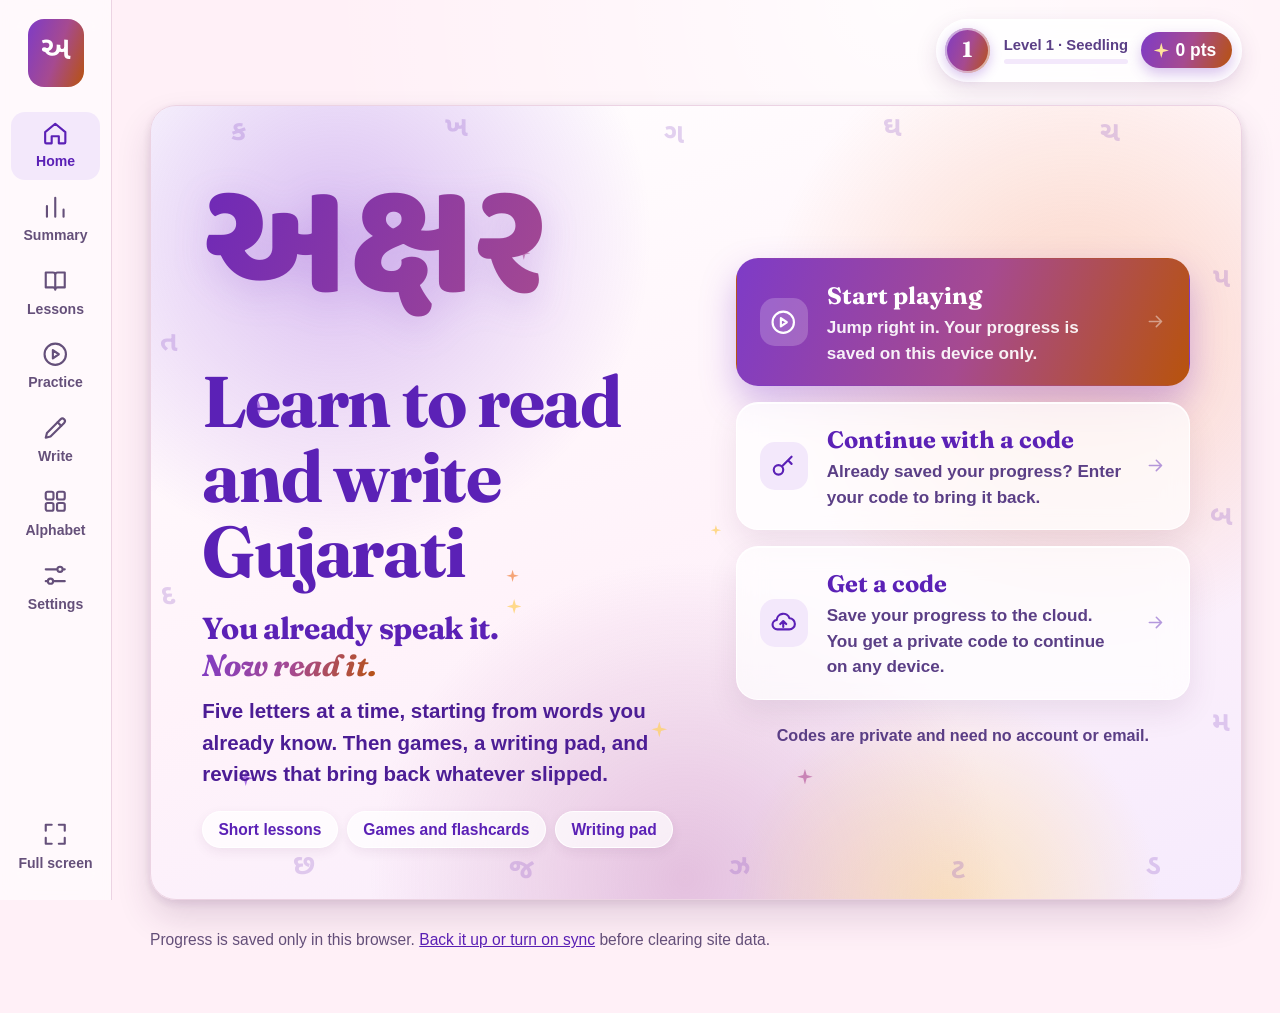
==== commit eb19de1d: "Top-right profile pill with level progress and points chip Co-Authored-By: Claude Sonnet 5.5 <norepl" ====
--- a/index.html
+++ b/index.html
@@ -58,7 +58,7 @@
     <div class="col">
       <header class="top">
         <a class="wordmark" href="#/"><span class="gu" lang="gu">અક્ષર</span></a>
-        <div class="hud" aria-live="polite"><span id="hud-avatar" class="avatar" aria-hidden="true" hidden></span><div class="hud-text"><span id="hud-name" class="hud-name" hidden></span><span id="hud-level"></span><span id="hud-points" class="pts"></span></div></div>
+        <div class="hud" aria-live="polite"><span id="hud-avatar" class="avatar" aria-hidden="true"></span><div class="hud-text"><span id="hud-name" class="hud-name" hidden></span><span id="hud-level" class="hud-level"></span><span class="hud-bar" aria-hidden="true"><i id="hud-fill"></i></span></div><span class="hud-pts"><span id="hud-points" class="pts"></span></span></div>
       </header>
       <main id="app" tabindex="-1">
         <noscript><p class="card">This game needs JavaScript. Please turn it on and reload.</p></noscript>
--- a/css/styles.css
+++ b/css/styles.css
@@ -39,6 +39,11 @@
 .gu, [lang="gu"] { font-family: var(--gu); line-height: 1.6; }
 h1, h2, h3 { font-family: var(--serif); font-weight: 700; letter-spacing: -.01em; line-height: 1.15; margin: 0 0 .5rem; }
 h1 { font-size: clamp(1.9rem, 4.2vw, 2.6rem); } h2 { font-size: 1.45rem; } h3 { font-size: 1.15rem; }
+/* headings: purple to orange for page titles, purple for sections, plum for sub-sections */
+h2 { color: var(--accent); } h3 { color: var(--roman); }
+#app > div > h1:first-child, #app > section > h1:first-child, .write-view > h1:first-child { display: block; width: fit-content; max-width: 100%; color: #fff; background: var(--grad); padding: .28em .75em .34em; border-radius: 18px; box-shadow: 0 10px 24px rgba(126, 59, 199, .28), inset 0 1px 0 rgba(255, 255, 255, .3); text-shadow: 0 1px 8px rgba(42, 24, 56, .25); margin-bottom: 1.2rem; }
+h2::after { content: ""; display: block; width: 100%; height: 2px; border-radius: 2px; margin-top: .35rem; background: var(--line); }
+.hero-panel h2::after, .next-panel h2::after, .callout h2::after, .menu-btn h2::after, .celebrate h2::after, dialog h2::after, .group-head h2::after { display: none; }
 p { margin: 0 0 .75rem; }
 a { color: var(--accent); }
 .muted { color: var(--muted); }
@@ -59,12 +64,18 @@
 .top { display: flex; align-items: center; justify-content: space-between; gap: 1rem; padding: calc(.7rem + env(safe-area-inset-top)) calc(1rem + env(safe-area-inset-right)) .4rem calc(1rem + env(safe-area-inset-left)); max-width: 1180px; margin: 0 auto; }
 .wordmark { font-family: var(--serif); font-weight: 700; font-size: 1.3rem; color: var(--ink); text-decoration: none; }
 .wordmark .gu { font-weight: 600; color: var(--accent); }
-.hud { display: flex; flex-direction: row; align-items: center; gap: .65rem; line-height: 1.2; font-size: .8rem; color: var(--muted); margin-left: auto; }
-.hud-text { display: flex; flex-direction: column; align-items: flex-end; }
-.hud-name { font-weight: 700; font-size: 1rem; color: var(--ink); max-width: 11rem; overflow: hidden; text-overflow: ellipsis; white-space: nowrap; }
-.avatar { width: 2.5rem; height: 2.5rem; border-radius: 50%; display: grid; place-items: center; background: var(--grad); color: #fff; font-family: var(--serif); font-weight: 700; font-size: 1.2rem; box-shadow: 0 6px 16px rgba(126, 59, 199, .28), inset 0 0 0 2px rgba(255, 255, 255, .55); flex: none; }
-.hud.has-name .pts { font-size: .85rem; font-weight: 600; color: var(--muted); }
-.hud .pts { font-weight: 700; font-size: 1rem; color: var(--ink); font-variant-numeric: tabular-nums; }
+.hud { display: flex; align-items: center; gap: .7rem; margin-left: auto; padding: .4rem .5rem .4rem .4rem; line-height: 1.2; background: rgba(255, 255, 255, .78); -webkit-backdrop-filter: blur(12px); backdrop-filter: blur(12px); border: 1px solid rgba(255, 255, 255, .9); border-radius: 99px; box-shadow: 0 8px 22px rgba(85, 39, 92, .13), inset 0 1px 0 #fff; }
+.avatar { width: 2.4rem; height: 2.4rem; border-radius: 50%; display: grid; place-items: center; background: var(--grad); color: #fff; font-family: var(--serif); font-weight: 700; font-size: 1.15rem; box-shadow: 0 4px 12px rgba(126, 59, 199, .3), inset 0 0 0 2px rgba(255, 255, 255, .55); flex: none; }
+.hud { min-width: 0; max-width: 100%; }
+@media (max-width: 767px) { .hud { gap: .45rem; } .hud-text { min-width: 0; } .hud-name { max-width: 5.5rem; font-size: .85rem; } .hud-level { font-size: .7rem; } .hud-pts { padding: .35rem .6rem .35rem .5rem; } }
+.hud-text { display: flex; flex-direction: column; align-items: flex-start; gap: .12rem; min-width: 6.5rem; }
+.hud-name { font-weight: 700; font-size: .95rem; color: var(--accent); max-width: 9rem; overflow: hidden; text-overflow: ellipsis; white-space: nowrap; }
+.hud-level { font-size: .78rem; font-weight: 600; color: #5b3f86; white-space: nowrap; }
+.hud-bar { display: block; width: 100%; height: 5px; border-radius: 99px; background: var(--tint); overflow: hidden; margin-top: .1rem; }
+.hud-bar i { display: block; height: 100%; width: 0; border-radius: 99px; background: var(--grad-bright); transition: width .5s; }
+.hud-pts { display: inline-flex; align-items: center; gap: .35rem; padding: .4rem .8rem .4rem .65rem; border-radius: 99px; background: var(--grad); color: #fff; box-shadow: 0 6px 14px rgba(126, 59, 199, .3); }
+.hud-pts::before { content: ""; width: .8rem; height: .8rem; background: #ffe49a; clip-path: polygon(50% 0, 61% 39%, 100% 50%, 61% 61%, 50% 100%, 39% 61%, 0 50%, 39% 39%); }
+.hud .pts { font-weight: 700; font-size: .92rem; color: #fff; font-variant-numeric: tabular-nums; white-space: nowrap; }
 nav { position: fixed; left: 0; right: 0; bottom: 0; z-index: 20; display: flex; background: rgba(255, 255, 255, .94); -webkit-backdrop-filter: blur(14px); backdrop-filter: blur(14px); border-top: 1px solid var(--line); padding: .25rem calc(.25rem + env(safe-area-inset-right)) calc(.25rem + env(safe-area-inset-bottom)) calc(.25rem + env(safe-area-inset-left)); }
 nav .brand { display: none; }
 nav a { flex: 1; min-width: 0; min-height: 56px; display: flex; flex-direction: column; align-items: center; justify-content: center; gap: 2px; font-size: .68rem; text-decoration: none; color: var(--muted); border-radius: 14px; font-weight: 600; }
@@ -143,11 +154,11 @@
 @keyframes drift-b { to { transform: translate(-12%, 14%) scale(1.1); } }
 @keyframes drift-c { to { transform: translate(10%, -12%) scale(1.18); } }
 
-.orbit { --R: min(34vw, 290px); position: absolute; z-index: -2; left: calc(var(--R) * -.45); top: 50%; width: calc(var(--R) * 2); height: calc(var(--R) * 2); margin-top: calc(var(--R) * -1); pointer-events: none; animation: spin 110s linear infinite; }
-.orbit span { position: absolute; left: 50%; top: 50%; transform: rotate(var(--a)) translateY(calc(var(--R) * -1)); }
-.orbit b { display: block; font-family: var(--gu); font-weight: 700; font-size: clamp(1.8rem, 3.6vw, 2.8rem); line-height: 1; color: rgba(109, 40, 184, .15); transform: translate(-50%, -50%) rotate(calc(var(--a) * -1)); animation: spin-back 110s linear infinite; }
-@keyframes spin { to { transform: rotate(360deg); } }
-@keyframes spin-back { from { transform: translate(-50%, -50%) rotate(calc(var(--a) * -1)); } to { transform: translate(-50%, -50%) rotate(calc(var(--a) * -1 - 360deg)); } }
+.edge-letters { position: absolute; inset: 0; z-index: -2; pointer-events: none; }
+.edge-letters span { position: absolute; left: var(--x); top: var(--y); transform: translate(-50%, -50%); font-family: var(--gu); font-weight: 700; font-size: clamp(1.3rem, 2.2vw, 1.8rem); line-height: 1; color: rgba(109, 40, 184, .2); animation: bob 7s ease-in-out infinite; animation-delay: var(--d); }
+@keyframes bob { 0%, 100% { transform: translate(-50%, -50%); } 50% { transform: translate(-50%, calc(-50% - 6px)); } }
+@media (max-width: 700px) { .edge-letters { display: none; } }
+body.fx-calm .edge-letters span { animation: none; }
 
 .sparkles { position: absolute; inset: 0; z-index: -1; pointer-events: none; overflow: hidden; }
 .spark { position: absolute; display: block; opacity: .75; clip-path: polygon(50% 0, 61% 39%, 100% 50%, 61% 61%, 50% 100%, 39% 61%, 0 50%, 39% 39%); animation: twinkle 3.4s ease-in-out infinite; animation-delay: var(--d, 0s); }
@@ -160,15 +171,15 @@
 .brandmark { margin: 0; display: flex; flex-direction: column; align-items: flex-start; gap: .1rem; line-height: 1; font-weight: 700; }
 .gtext { font-family: "Baloo Bhai 2", var(--gu); font-weight: 800; font-size: clamp(4.4rem, 13vw, 8.4rem); line-height: 1.12; padding: .02em .08em .1em 0; letter-spacing: -.01em; color: #6d28b8; background: linear-gradient(110deg, #6d28b8 0%, #a64a90 48%, #d4631a 100%); background-size: 220% 100%; -webkit-background-clip: text; background-clip: text; -webkit-text-fill-color: transparent; filter: drop-shadow(0 10px 18px rgba(126, 59, 199, .18)); animation: sheen 9s ease-in-out infinite; }
 @keyframes sheen { 0%, 100% { background-position: 0% 50%; } 50% { background-position: 100% 50%; } }
-.landing-title { font-family: var(--serif); font-weight: 700; font-size: clamp(2.3rem, 5.6vw, 4rem); line-height: 1.05; letter-spacing: -.02em; color: var(--ink); margin-top: .1em; max-width: 14ch; }
-.landing-tag { font-family: var(--serif); font-weight: 500; font-size: clamp(1.25rem, 2.4vw, 1.6rem); line-height: 1.2; letter-spacing: -.01em; color: var(--ink); margin: 1.1rem 0 .6rem; }
-.landing-tag em { font-style: italic; background: var(--grad); -webkit-background-clip: text; background-clip: text; -webkit-text-fill-color: transparent; padding-right: .08em; }
-.landing-sub { color: var(--muted); max-width: 42ch; margin: 0; }
+.landing-title { font-family: var(--serif); font-weight: 700; font-size: clamp(2.3rem, 5.6vw, 4rem); line-height: 1.05; letter-spacing: -.02em; color: var(--accent); margin-top: .1em; max-width: 14ch; }
+.landing-tag { font-family: var(--serif); font-weight: 700; font-size: clamp(1.25rem, 2.4vw, 1.6rem); line-height: 1.2; letter-spacing: -.01em; color: var(--accent); margin: 1.1rem 0 .6rem; }
+.landing-tag em { white-space: nowrap; font-style: italic; background: var(--grad); -webkit-background-clip: text; background-clip: text; -webkit-text-fill-color: transparent; padding-right: .08em; }
+.landing-sub { color: #4c1d95; font-weight: 600; font-size: 1.08rem; line-height: 1.55; max-width: 42ch; margin: 0; }
 .feats { list-style: none; display: flex; flex-wrap: wrap; gap: .5rem; padding: 0; margin: 1.1rem 0 0; }
 .feats li { font-size: .82rem; font-weight: 600; color: var(--accent); background: rgba(255, 255, 255, .7); border: 1px solid rgba(255, 255, 255, .9); border-radius: 99px; padding: .3rem .8rem; box-shadow: 0 4px 12px rgba(85, 39, 92, .08); }
 
 .menu { display: grid; gap: .8rem; }
-.menu-btn { position: relative; overflow: hidden; display: grid; grid-template-columns: auto 1fr auto; align-items: center; gap: 1rem; text-align: left; font: inherit; width: 100%; min-height: 84px; padding: 1rem 1.2rem; color: var(--ink); cursor: pointer;
+.menu-btn { position: relative; overflow: hidden; display: grid; grid-template-columns: auto 1fr auto; align-items: center; gap: 1rem; text-align: left; font: inherit; width: 100%; min-height: 84px; padding: 1rem 1.2rem; color: var(--accent); cursor: pointer;
   background: rgba(255, 255, 255, .72); -webkit-backdrop-filter: blur(14px); backdrop-filter: blur(14px); border: 1px solid rgba(255, 255, 255, .85); border-radius: 22px; box-shadow: 0 12px 30px rgba(85, 39, 92, .10), inset 0 1px 0 rgba(255, 255, 255, .9);
   transition: transform .18s, box-shadow .18s; animation: rise .7s cubic-bezier(.2, .8, .2, 1) both; animation-delay: calc(var(--i, 0) * 110ms + 250ms); }
 .menu-btn:active { transform: scale(.985); }
@@ -177,7 +188,7 @@
 .mb-ic .ic { width: 1.5rem; height: 1.5rem; }
 .mb-text { display: grid; gap: .1rem; }
 .mb-title { font-family: var(--serif); font-weight: 700; font-size: 1.25rem; }
-.mb-sub { font-size: .88rem; color: var(--muted); }
+.mb-sub { font-size: .9rem; font-weight: 600; color: #5b3f86; }
 .mb-arrow { opacity: .45; transition: transform .2s, opacity .2s; display: grid; }
 .menu-btn.primary { background: var(--grad); color: #fff; border-color: transparent; box-shadow: 0 16px 34px rgba(126, 59, 199, .34); }
 .menu-btn.primary .mb-ic { background: rgba(255, 255, 255, .2); color: #fff; }
@@ -185,7 +196,7 @@
 .menu-btn.primary::after { content: ""; position: absolute; inset: 0; background: linear-gradient(105deg, transparent 38%, rgba(255, 255, 255, .34) 50%, transparent 62%); transform: translateX(-130%); animation: sweep 6s ease-in-out 1.4s infinite; pointer-events: none; }
 @keyframes sweep { 0%, 55% { transform: translateX(-130%); } 100% { transform: translateX(130%); } }
 @keyframes rise { from { opacity: 0; transform: translateY(16px); } to { opacity: 1; transform: none; } }
-.title-foot { text-align: center; color: var(--muted); font-size: .85rem; margin: .4rem 0 0; }
+.title-foot { text-align: center; color: #5b3f86; font-weight: 600; font-size: .85rem; margin: .4rem 0 0; }
 
 /* celebration: warm glow, expanding ripples, drifting stars */
 .fx-layer { position: fixed; inset: 0; z-index: 60; pointer-events: none; overflow: hidden; }
@@ -363,7 +374,7 @@
 .alpha-tile.unlearned { background: transparent; border-style: dashed; } .alpha-tile.unlearned .g { opacity: .5; }
 .alpha-tile .tick { position: absolute; top: 6px; right: 8px; width: 1rem; height: 1rem; color: var(--good); }
 .alpha-group { margin-top: 1.4rem; } .alpha-group h2 { margin-bottom: .1rem; }
-.guide summary { cursor: pointer; font-weight: 700; font-size: 1.05rem; min-height: 44px; display: flex; align-items: center; }
+.guide summary { cursor: pointer; font-weight: 700; color: var(--accent); font-size: 1.05rem; min-height: 44px; display: flex; align-items: center; }
 .guide li { margin: .5rem 0; }
 
 /* ---------- Writing (iPad + Apple Pencil friendly) ---------- */
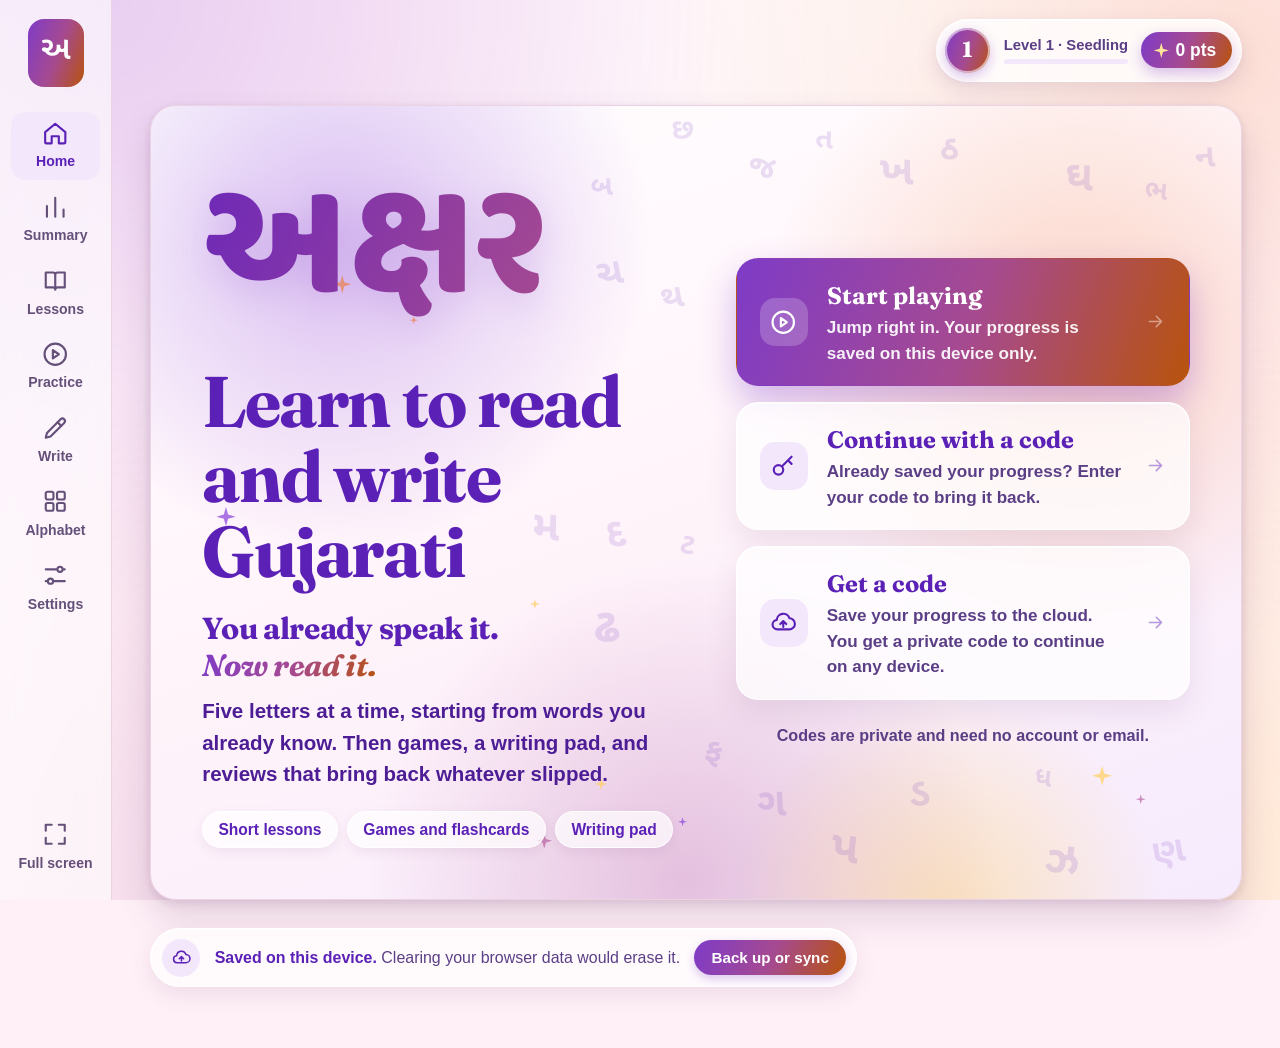
==== commit b7c428d7: "Footer: save-status pill with icon and action button Co-Authored-By: Claude Sonnet 5.5 <noreply@anth" ====
--- a/index.html
+++ b/index.html
@@ -63,7 +63,7 @@
       <main id="app" tabindex="-1">
         <noscript><p class="card">This game needs JavaScript. Please turn it on and reload.</p></noscript>
       </main>
-      <footer id="foot">Progress is saved only in this browser. <a href="#/settings">Back it up</a> before clearing site data.</footer>
+      <footer id="foot"></footer>
     </div>
   </div>
 
--- a/css/styles.css
+++ b/css/styles.css
@@ -97,7 +97,7 @@
 }
 @media (hover: hover) { nav a:hover, nav .nav-btn:hover { background: var(--tint); } }
 main:focus, main:focus-visible { outline: none; }
-main { max-width: 1180px; margin: 0 auto; padding: .5rem calc(1rem + env(safe-area-inset-right)) 1.5rem calc(1rem + env(safe-area-inset-left)); outline: none; }
+main { position: relative; isolation: isolate; max-width: 1180px; margin: 0 auto; padding: .5rem calc(1rem + env(safe-area-inset-right)) 1.5rem calc(1rem + env(safe-area-inset-left)); outline: none; }
 @media (min-width: 768px) { main { padding-left: 2rem; padding-right: calc(2rem + env(safe-area-inset-right)); } }
 footer { max-width: 1180px; margin: 0 auto; padding: 0 1rem 1.2rem; color: var(--muted); font-size: .82rem; }
 @media (min-width: 768px) { footer { padding-left: 2rem; } }
@@ -155,9 +155,8 @@
 @keyframes drift-c { to { transform: translate(10%, -12%) scale(1.18); } }
 
 .edge-letters { position: absolute; inset: 0; z-index: -2; pointer-events: none; }
-.edge-letters span { position: absolute; left: var(--x); top: var(--y); transform: translate(-50%, -50%); font-family: var(--gu); font-weight: 700; font-size: clamp(1.3rem, 2.2vw, 1.8rem); line-height: 1; color: rgba(109, 40, 184, .2); animation: bob 7s ease-in-out infinite; animation-delay: var(--d); }
-@keyframes bob { 0%, 100% { transform: translate(-50%, -50%); } 50% { transform: translate(-50%, calc(-50% - 6px)); } }
-@media (max-width: 700px) { .edge-letters { display: none; } }
+.edge-letters span { position: absolute; font-family: var(--gu); font-weight: 700; line-height: 1; color: rgba(109, 40, 184, .14); transform: rotate(var(--r, 0deg)); animation: bob 8s ease-in-out infinite; animation-delay: var(--d); }
+@keyframes bob { 0%, 100% { transform: rotate(var(--r, 0deg)) translateY(0); } 50% { transform: rotate(var(--r, 0deg)) translateY(-7px); } }
 body.fx-calm .edge-letters span { animation: none; }
 
 .sparkles { position: absolute; inset: 0; z-index: -1; pointer-events: none; overflow: hidden; }
@@ -437,3 +436,23 @@
 .name-field .label { margin: 0; }
 .name-input { width: 100%; max-width: none; text-align: left; font-size: 1.1rem; }
 .field-note { font-size: .8rem; color: var(--muted); }
+
+/* ---------- Shared look: soft color glow, faint letters, glass cards (matches Home) ---------- */
+body::before { content: ""; position: fixed; inset: 0; z-index: -1; pointer-events: none;
+  background: radial-gradient(circle at 8% 0%, rgba(145, 73, 220, .20), transparent 42%), radial-gradient(circle at 96% 6%, rgba(242, 138, 75, .20), transparent 40%), radial-gradient(circle at 30% 100%, rgba(188, 105, 166, .22), transparent 46%), radial-gradient(circle at 92% 96%, rgba(255, 209, 102, .24), transparent 40%); }
+.page-letters { position: absolute; inset: 0; z-index: -1; pointer-events: none; overflow: hidden; }
+.page-letters span { position: absolute; font-family: var(--gu); font-weight: 700; line-height: 1; color: rgba(109, 40, 184, .13); transform: rotate(var(--r, 0deg)); animation: bob 8s ease-in-out infinite; animation-delay: var(--d); }
+body.fx-calm .page-letters span { animation: none; }
+.card, .qcard, .lesson-row, .next-panel { background: rgba(255, 255, 255, .74); -webkit-backdrop-filter: blur(14px); backdrop-filter: blur(14px); border: 1px solid rgba(255, 255, 255, .9); box-shadow: 0 12px 30px rgba(85, 39, 92, .10), inset 0 1px 0 rgba(255, 255, 255, .9); }
+.lead { color: #4c1d95; font-weight: 600; }
+.muted { color: #5b3f86; }
+
+/* save-status note at the bottom of every page */
+.save-note { display: flex; align-items: center; gap: .75rem; flex-wrap: wrap; width: fit-content; max-width: 100%; padding: .5rem .55rem .5rem .6rem; background: rgba(255, 255, 255, .72); -webkit-backdrop-filter: blur(12px); backdrop-filter: blur(12px); border: 1px solid rgba(255, 255, 255, .9); border-radius: 99px; box-shadow: 0 8px 22px rgba(85, 39, 92, .10), inset 0 1px 0 #fff; color: #5b3f86; font-size: .84rem; line-height: 1.3; }
+.sn-ic { width: 2rem; height: 2rem; border-radius: 50%; display: grid; place-items: center; background: var(--tint); color: var(--accent); flex: none; }
+.sn-ic .ic { width: 1.1rem; height: 1.1rem; }
+.save-note.ok .sn-ic { background: var(--good-bg); color: var(--good); }
+.sn-text b { color: var(--accent); }
+.sn-btn { font-weight: 700; font-size: .8rem; text-decoration: none; color: #fff; background: var(--grad); padding: .4rem .9rem; border-radius: 99px; box-shadow: 0 4px 10px rgba(126, 59, 199, .28); white-space: nowrap; }
+.sn-btn:hover { filter: brightness(1.06); }
+@media (max-width: 520px) { .save-note { border-radius: 22px; } }
